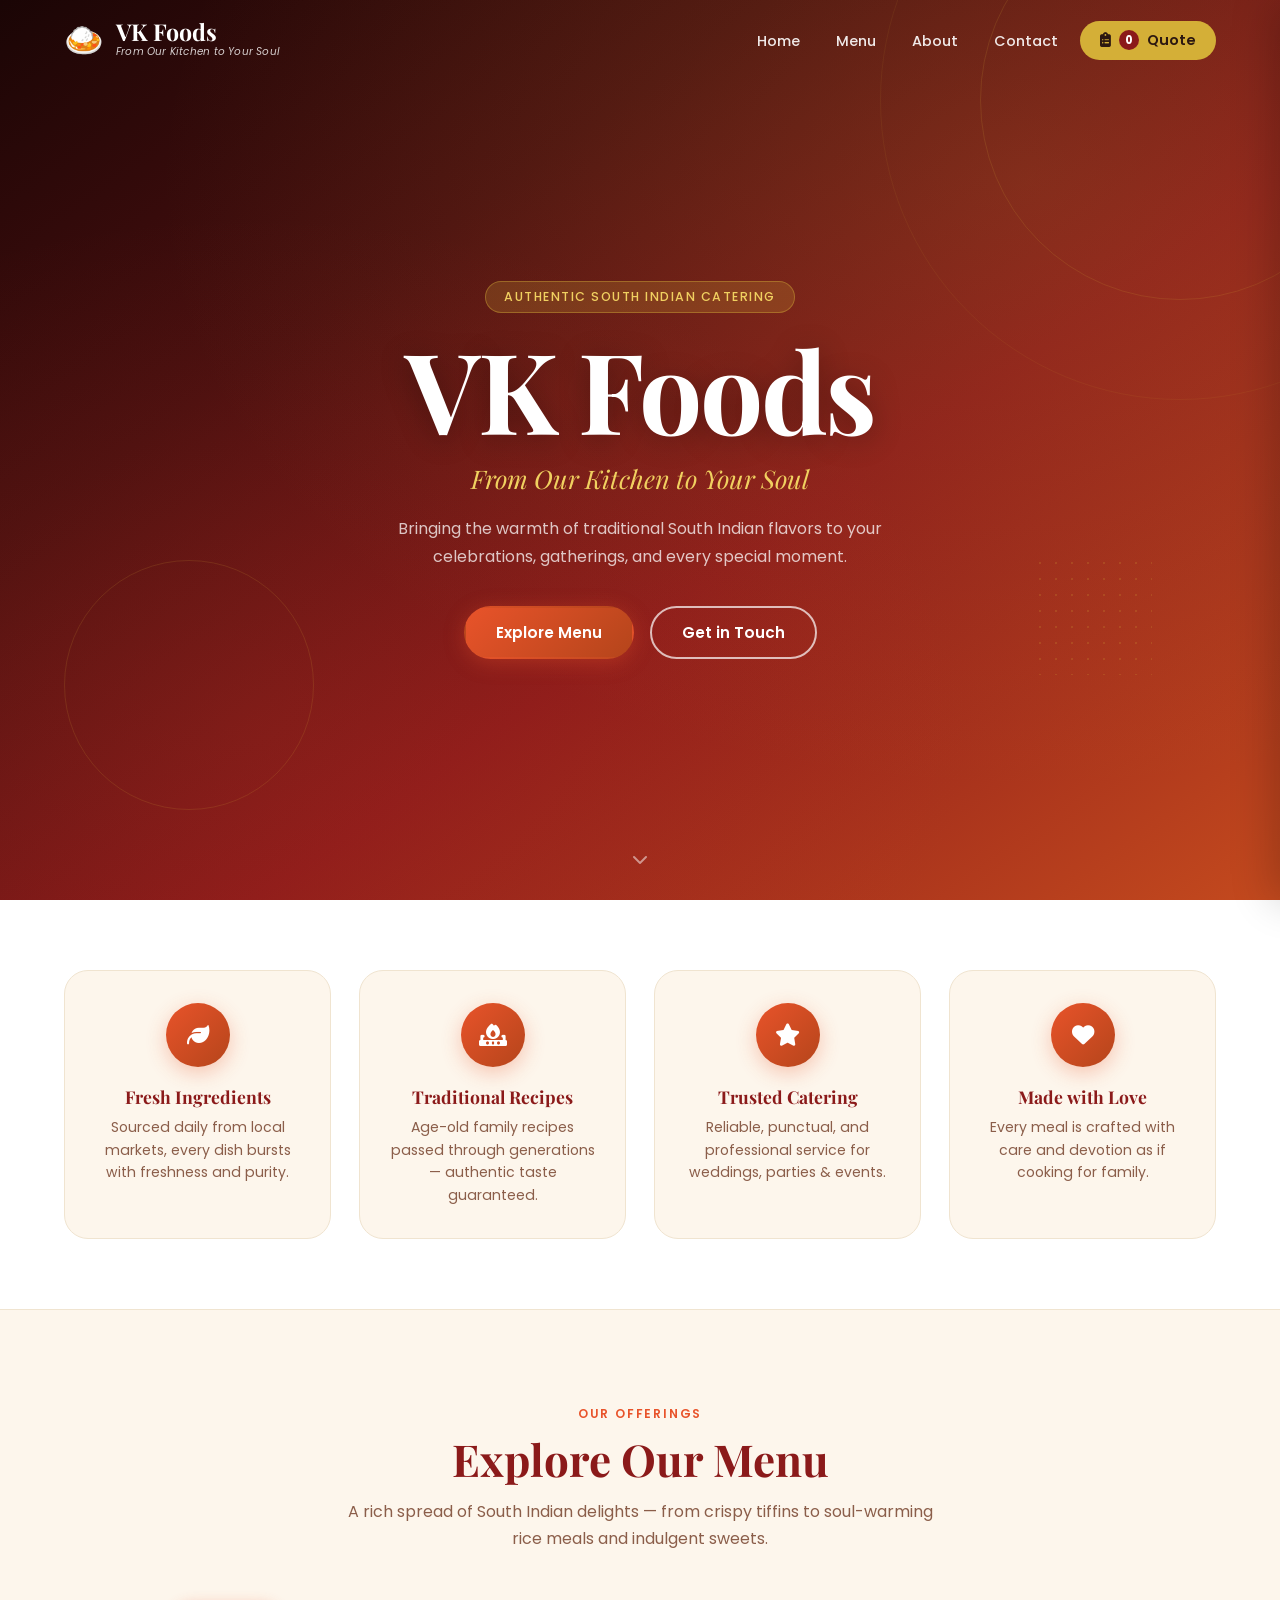
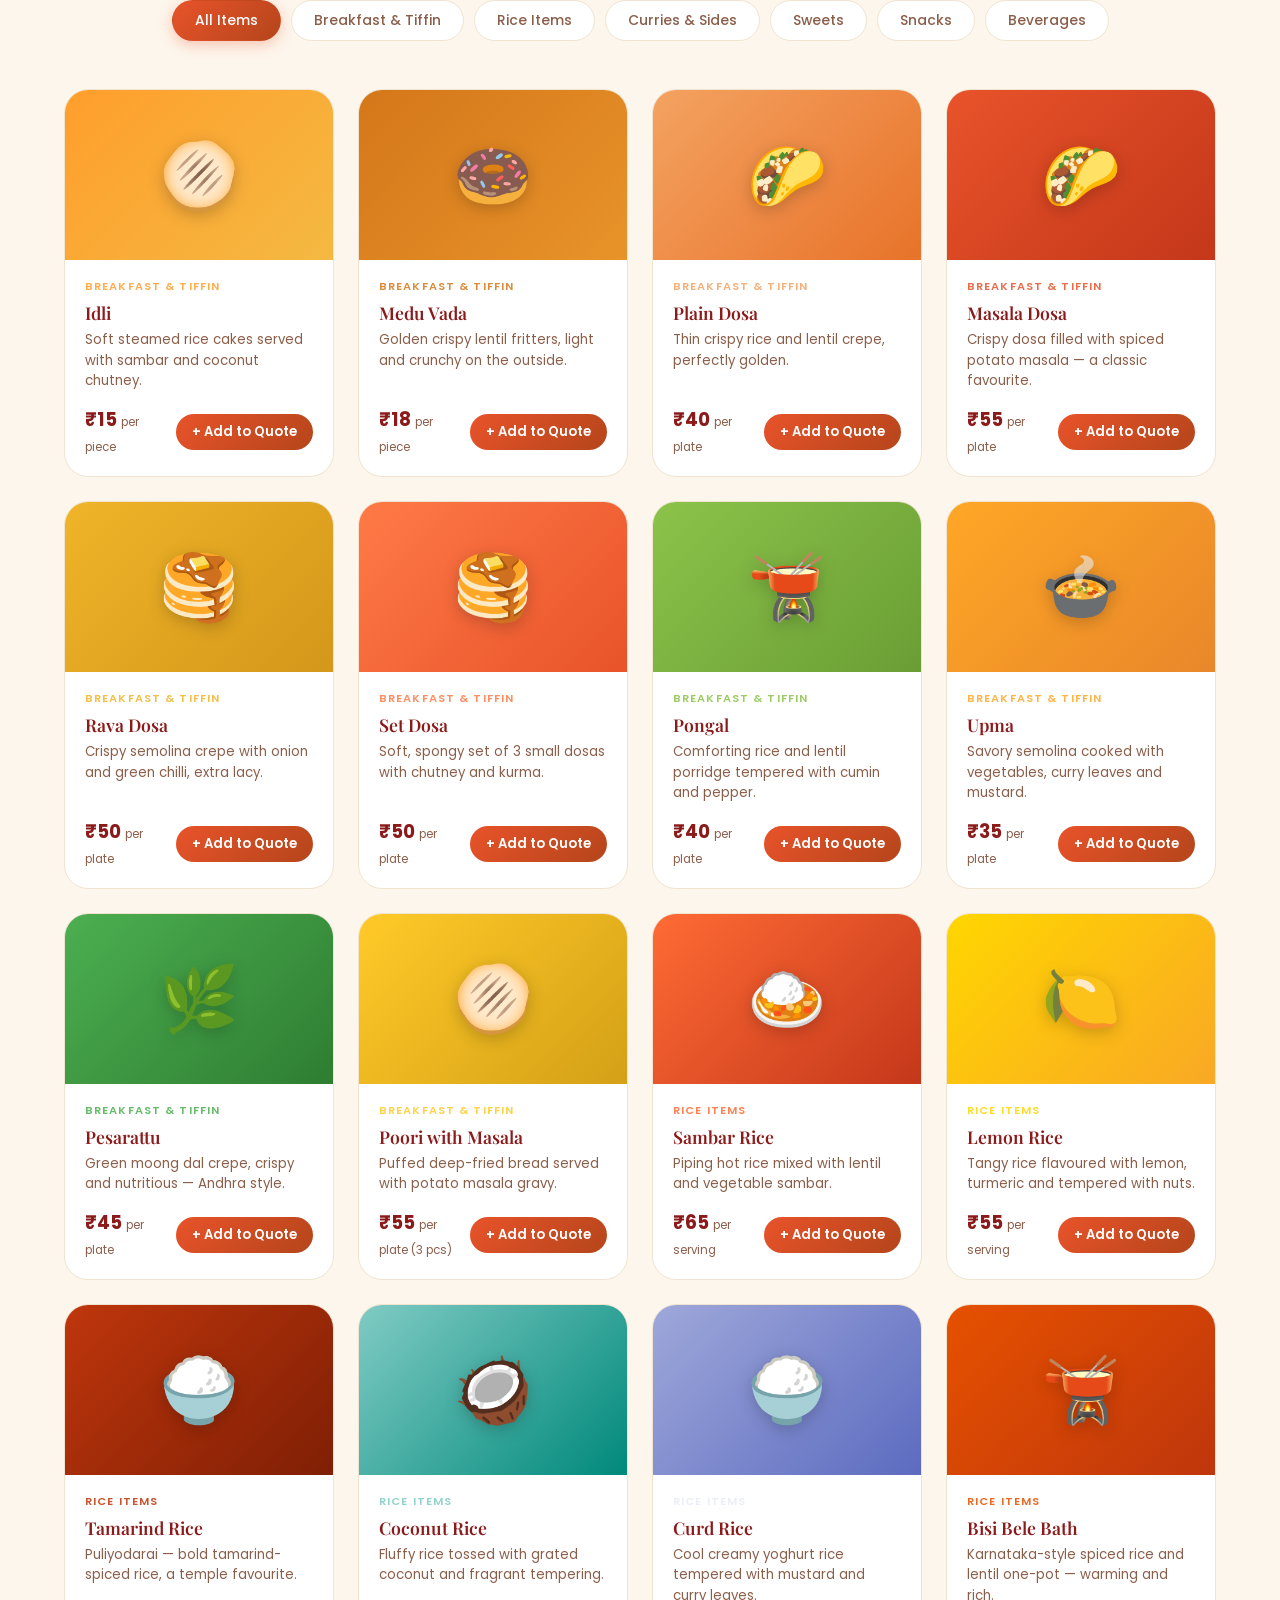
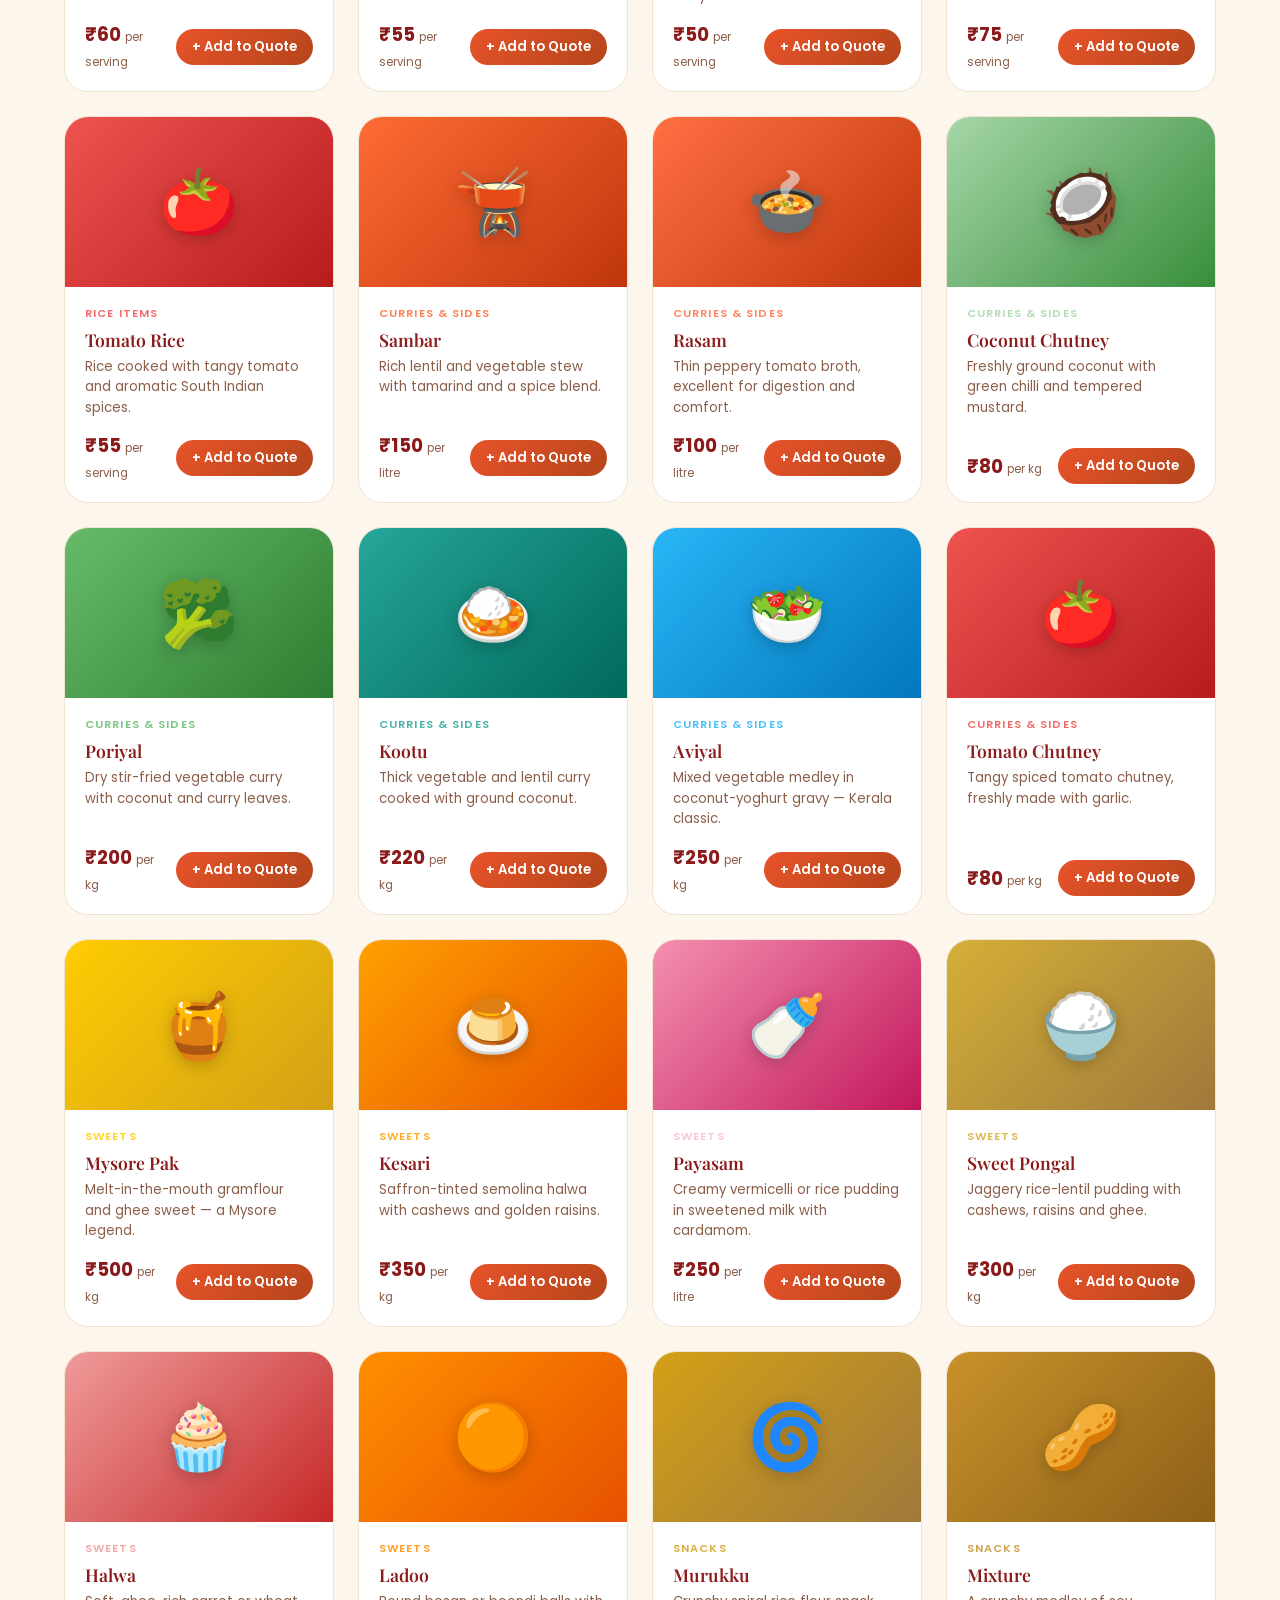
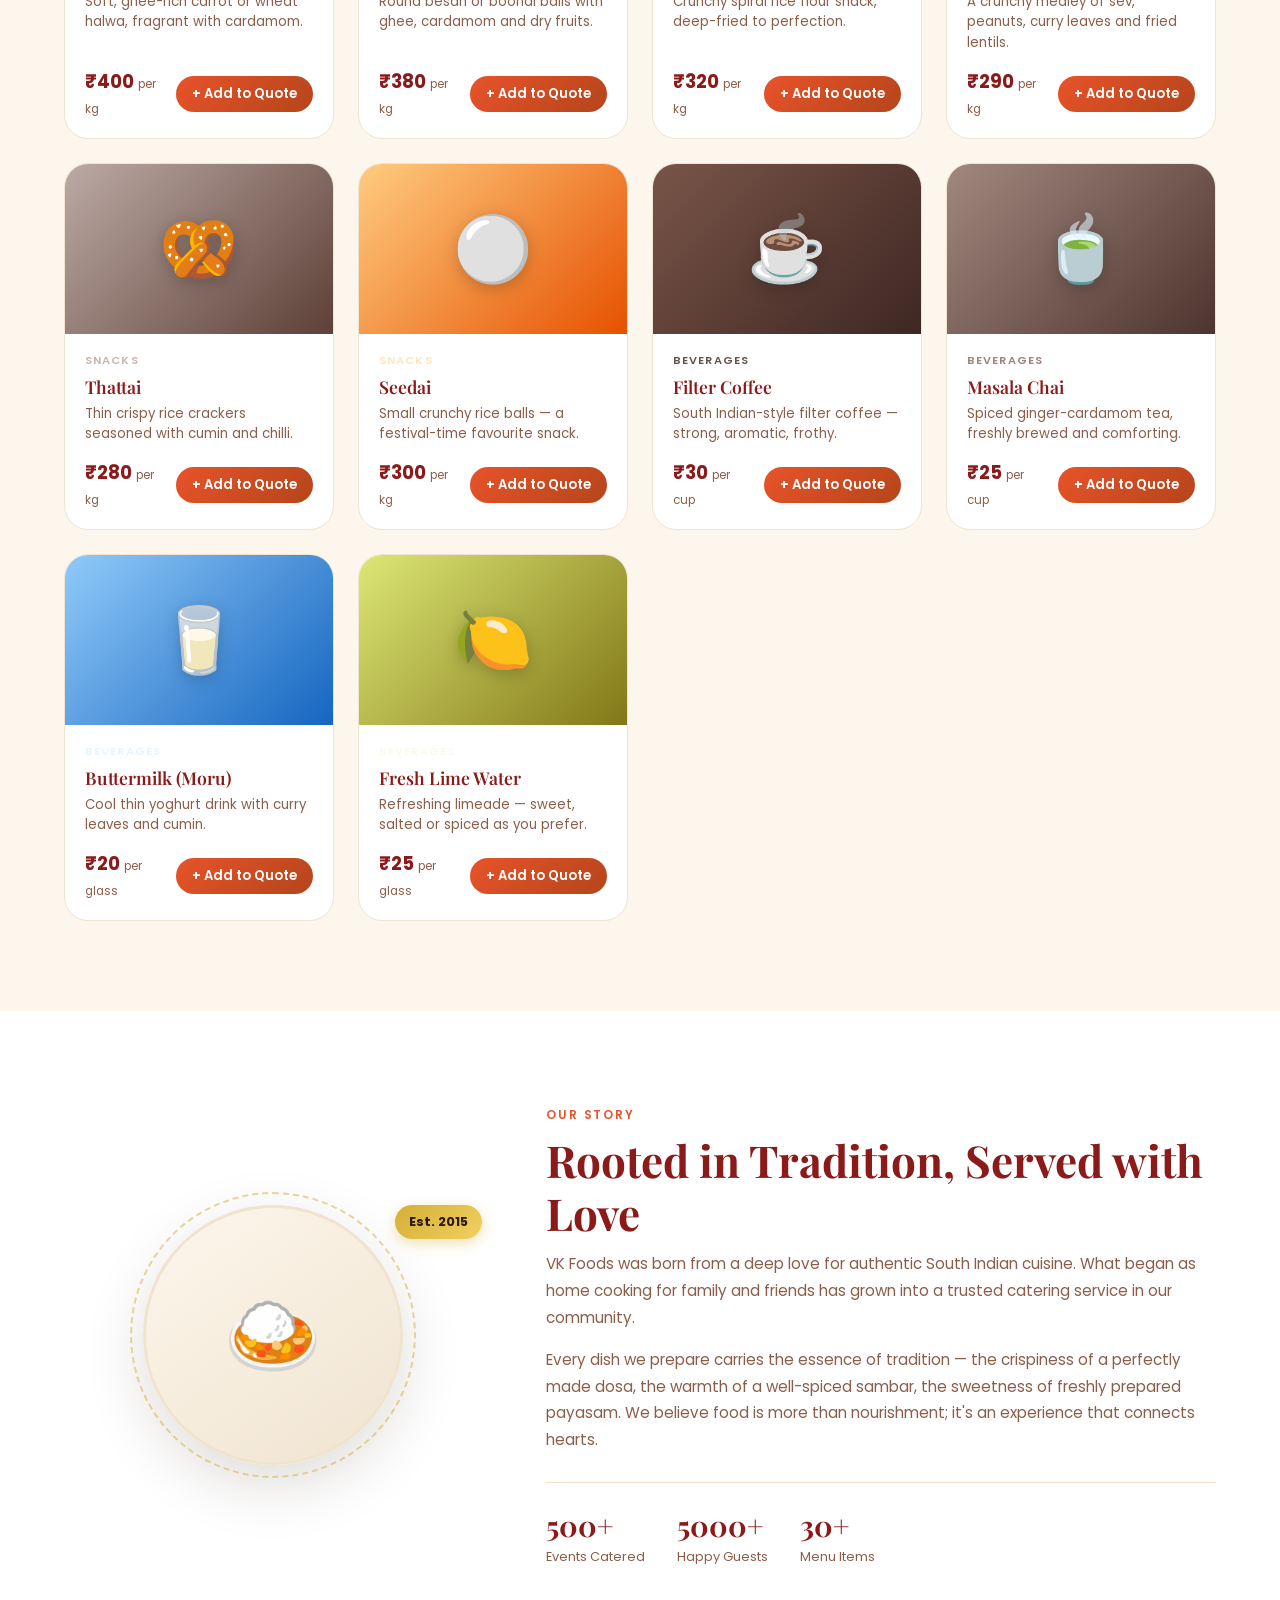
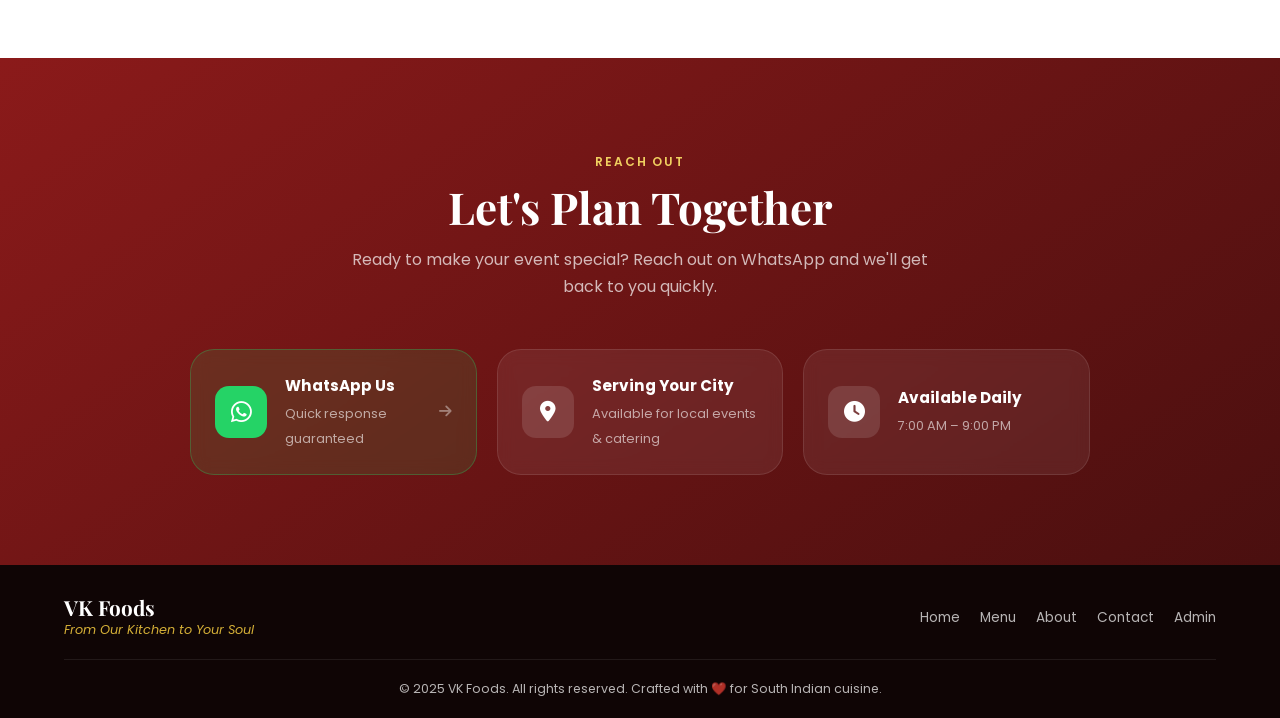
==== index.html @ c5d1f7f4 "Build VK Foods South Indian catering website Full-featured static website with: - Beautiful hero, me" ====
<!DOCTYPE html>
<html lang="en">
<head>
  <meta charset="UTF-8" />
  <meta name="viewport" content="width=device-width, initial-scale=1.0" />
  <title>VK Foods – From Our Kitchen to Your Soul</title>
  <meta name="description" content="VK Foods – Authentic South Indian Catering. Traditional recipes crafted with love for all your celebrations." />
  <link href="https://fonts.googleapis.com/css2?family=Playfair+Display:ital,wght@0,400;0,600;0,700;1,400;1,600&family=Poppins:wght@300;400;500;600;700&display=swap" rel="stylesheet" />
  <link rel="stylesheet" href="https://cdnjs.cloudflare.com/ajax/libs/font-awesome/6.5.0/css/all.min.css" />
  <link rel="stylesheet" href="css/style.css" />
</head>
<body>

  <!-- ===== NAV ===== -->
  <nav id="navbar">
    <div class="nav-inner">
      <a href="#home" class="logo">
        <span class="logo-icon">🍛</span>
        <div class="logo-text">
          <span class="logo-name">VK Foods</span>
          <span class="logo-tag">From Our Kitchen to Your Soul</span>
        </div>
      </a>
      <button class="hamburger" id="hamburger" aria-label="Menu">
        <i class="fas fa-bars"></i>
      </button>
      <ul class="nav-links" id="nav-links">
        <li><a href="#home">Home</a></li>
        <li><a href="#menu">Menu</a></li>
        <li><a href="#about">About</a></li>
        <li><a href="#contact">Contact</a></li>
        <li>
          <button class="cart-btn" id="cart-toggle">
            <i class="fas fa-clipboard-list"></i>
            <span class="cart-count" id="cart-count">0</span>
            Quote
          </button>
        </li>
      </ul>
    </div>
  </nav>

  <!-- ===== HERO ===== -->
  <section id="home" class="hero">
    <div class="hero-bg"></div>
    <div class="hero-overlay"></div>
    <div class="hero-content">
      <span class="hero-label">Authentic South Indian Catering</span>
      <h1 class="hero-title">VK Foods</h1>
      <p class="hero-tagline"><em>From Our Kitchen to Your Soul</em></p>
      <p class="hero-sub">Bringing the warmth of traditional South Indian flavors to your celebrations, gatherings, and every special moment.</p>
      <div class="hero-actions">
        <a href="#menu" class="btn btn-primary">Explore Menu</a>
        <a href="#contact" class="btn btn-outline">Get in Touch</a>
      </div>
    </div>
    <div class="hero-decor">
      <div class="decor-ring r1"></div>
      <div class="decor-ring r2"></div>
      <div class="decor-ring r3"></div>
      <div class="decor-dots"></div>
    </div>
    <div class="scroll-hint"><i class="fas fa-chevron-down"></i></div>
  </section>

  <!-- ===== FEATURES ===== -->
  <section class="features" id="features">
    <div class="container">
      <div class="features-grid">
        <div class="feature-card">
          <div class="feature-icon"><i class="fas fa-leaf"></i></div>
          <h3>Fresh Ingredients</h3>
          <p>Sourced daily from local markets, every dish bursts with freshness and purity.</p>
        </div>
        <div class="feature-card">
          <div class="feature-icon"><i class="fas fa-fire-burner"></i></div>
          <h3>Traditional Recipes</h3>
          <p>Age-old family recipes passed through generations — authentic taste guaranteed.</p>
        </div>
        <div class="feature-card">
          <div class="feature-icon"><i class="fas fa-star"></i></div>
          <h3>Trusted Catering</h3>
          <p>Reliable, punctual, and professional service for weddings, parties & events.</p>
        </div>
        <div class="feature-card">
          <div class="feature-icon"><i class="fas fa-heart"></i></div>
          <h3>Made with Love</h3>
          <p>Every meal is crafted with care and devotion as if cooking for family.</p>
        </div>
      </div>
    </div>
  </section>

  <!-- ===== MENU ===== -->
  <section id="menu" class="menu-section">
    <div class="container">
      <div class="section-header">
        <span class="section-label">Our Offerings</span>
        <h2 class="section-title">Explore Our Menu</h2>
        <p class="section-sub">A rich spread of South Indian delights — from crispy tiffins to soul-warming rice meals and indulgent sweets.</p>
      </div>

      <!-- Category Tabs -->
      <div class="category-tabs" id="category-tabs">
        <button class="tab-btn active" data-category="all">All Items</button>
        <button class="tab-btn" data-category="breakfast">Breakfast & Tiffin</button>
        <button class="tab-btn" data-category="rice">Rice Items</button>
        <button class="tab-btn" data-category="curries">Curries & Sides</button>
        <button class="tab-btn" data-category="sweets">Sweets</button>
        <button class="tab-btn" data-category="snacks">Snacks</button>
        <button class="tab-btn" data-category="beverages">Beverages</button>
      </div>

      <!-- Menu Grid -->
      <div class="menu-grid" id="menu-grid">
        <!-- Populated by JS -->
      </div>

      <div class="menu-empty hidden" id="menu-empty">
        <i class="fas fa-utensils"></i>
        <p>No items in this category yet.</p>
      </div>
    </div>
  </section>

  <!-- ===== ABOUT ===== -->
  <section id="about" class="about-section">
    <div class="container">
      <div class="about-grid">
        <div class="about-visual">
          <div class="about-emblem">
            <span>🍛</span>
            <div class="emblem-ring"></div>
          </div>
          <div class="about-badge">Est. 2015</div>
        </div>
        <div class="about-content">
          <span class="section-label">Our Story</span>
          <h2 class="section-title">Rooted in Tradition, Served with Love</h2>
          <p>VK Foods was born from a deep love for authentic South Indian cuisine. What began as home cooking for family and friends has grown into a trusted catering service in our community.</p>
          <p>Every dish we prepare carries the essence of tradition — the crispiness of a perfectly made dosa, the warmth of a well-spiced sambar, the sweetness of freshly prepared payasam. We believe food is more than nourishment; it's an experience that connects hearts.</p>
          <div class="about-stats">
            <div class="stat">
              <strong>500+</strong>
              <span>Events Catered</span>
            </div>
            <div class="stat">
              <strong>5000+</strong>
              <span>Happy Guests</span>
            </div>
            <div class="stat">
              <strong>30+</strong>
              <span>Menu Items</span>
            </div>
          </div>
        </div>
      </div>
    </div>
  </section>

  <!-- ===== CONTACT ===== -->
  <section id="contact" class="contact-section">
    <div class="container">
      <div class="section-header">
        <span class="section-label">Reach Out</span>
        <h2 class="section-title">Let's Plan Together</h2>
        <p class="section-sub">Ready to make your event special? Reach out on WhatsApp and we'll get back to you quickly.</p>
      </div>
      <div class="contact-cards">
        <a href="#" class="contact-card whatsapp-card" id="whatsapp-direct">
          <div class="contact-icon"><i class="fab fa-whatsapp"></i></div>
          <div class="contact-info">
            <strong>WhatsApp Us</strong>
            <span>Quick response guaranteed</span>
          </div>
          <i class="fas fa-arrow-right"></i>
        </a>
        <div class="contact-card info-card">
          <div class="contact-icon"><i class="fas fa-map-marker-alt"></i></div>
          <div class="contact-info">
            <strong>Serving Your City</strong>
            <span>Available for local events & catering</span>
          </div>
        </div>
        <div class="contact-card info-card">
          <div class="contact-icon"><i class="fas fa-clock"></i></div>
          <div class="contact-info">
            <strong>Available Daily</strong>
            <span>7:00 AM – 9:00 PM</span>
          </div>
        </div>
      </div>
    </div>
  </section>

  <!-- ===== FOOTER ===== -->
  <footer class="footer">
    <div class="container">
      <div class="footer-inner">
        <div class="footer-brand">
          <span class="logo-name">VK Foods</span>
          <p>From Our Kitchen to Your Soul</p>
        </div>
        <div class="footer-links">
          <a href="#home">Home</a>
          <a href="#menu">Menu</a>
          <a href="#about">About</a>
          <a href="#contact">Contact</a>
          <a href="admin/index.html">Admin</a>
        </div>
      </div>
      <p class="footer-copy">&copy; 2025 VK Foods. All rights reserved. Crafted with ❤️ for South Indian cuisine.</p>
    </div>
  </footer>

  <!-- ===== CART SIDEBAR ===== -->
  <div class="cart-overlay" id="cart-overlay"></div>
  <aside class="cart-sidebar" id="cart-sidebar">
    <div class="cart-header">
      <h3><i class="fas fa-clipboard-list"></i> Your Quote</h3>
      <button class="cart-close" id="cart-close"><i class="fas fa-times"></i></button>
    </div>
    <div class="cart-items" id="cart-items">
      <div class="cart-empty" id="cart-empty">
        <i class="fas fa-utensils"></i>
        <p>No items added yet.<br>Browse the menu and add items.</p>
      </div>
    </div>
    <div class="cart-footer" id="cart-footer" style="display:none">
      <div class="cart-total">
        <span>Estimated Total</span>
        <strong id="cart-total-amount">₹0</strong>
      </div>
      <p class="cart-note">* Final price depends on quantity and event size. We'll confirm on WhatsApp.</p>
      <button class="btn btn-primary btn-full" id="request-quote-btn">
        <i class="fab fa-whatsapp"></i> Request Quote on WhatsApp
      </button>
    </div>
  </aside>

  <!-- ===== QUOTE MODAL ===== -->
  <div class="modal-overlay" id="modal-overlay">
    <div class="modal" id="quote-modal">
      <div class="modal-header">
        <h3>Request a Quote</h3>
        <button class="modal-close" id="modal-close"><i class="fas fa-times"></i></button>
      </div>
      <form id="quote-form" novalidate>
        <div class="form-group">
          <label for="customer-name"><i class="fas fa-user"></i> Your Name *</label>
          <input type="text" id="customer-name" placeholder="Enter your full name" required />
        </div>
        <div class="form-group">
          <label for="customer-phone"><i class="fas fa-phone"></i> Phone Number *</label>
          <input type="tel" id="customer-phone" placeholder="Enter your WhatsApp number" required />
        </div>
        <div class="form-group">
          <label for="event-date"><i class="fas fa-calendar"></i> Event Date</label>
          <input type="date" id="event-date" />
        </div>
        <div class="form-group">
          <label for="guest-count"><i class="fas fa-users"></i> Number of Guests</label>
          <input type="number" id="guest-count" placeholder="Approx. number of guests" min="1" />
        </div>
        <div class="form-group">
          <label for="event-type"><i class="fas fa-star"></i> Event Type</label>
          <select id="event-type">
            <option value="">Select event type</option>
            <option>Wedding</option>
            <option>Birthday Party</option>
            <option>House Warming</option>
            <option>Pooja / Festival</option>
            <option>Corporate Event</option>
            <option>Get Together</option>
            <option>Other</option>
          </select>
        </div>
        <div class="form-group">
          <label for="notes"><i class="fas fa-comment"></i> Additional Notes</label>
          <textarea id="notes" rows="3" placeholder="Any special requirements or preferences..."></textarea>
        </div>
        <div class="selected-summary" id="selected-summary"></div>
        <button type="submit" class="btn btn-whatsapp btn-full">
          <i class="fab fa-whatsapp"></i> Send Quote Request to WhatsApp
        </button>
      </form>
    </div>
  </div>

  <script src="js/menu-data.js"></script>
  <script src="js/script.js"></script>
</body>
</html>
---- css/style.css ----
/* ============================================================
   VK FOODS – MAIN STYLESHEET
   ============================================================ */

:root {
  --primary:        #8B1A1A;
  --primary-light:  #B5451B;
  --saffron:        #E8532A;
  --gold:           #D4AF37;
  --gold-light:     #F0D060;
  --cream:          #FDF6EC;
  --cream-dark:     #F0E4D0;
  --brown:          #6B3A2A;
  --text:           #2C1810;
  --text-light:     #8B5E4A;
  --white:          #FFFFFF;
  --shadow:         rgba(44, 24, 16, 0.15);
  --radius:         14px;
  --radius-lg:      24px;
  --transition:     0.3s ease;
  --whatsapp:       #25D366;
  --whatsapp-dark:  #128C7E;
}

/* ── RESET ── */
*, *::before, *::after { box-sizing: border-box; margin: 0; padding: 0; }
html { scroll-behavior: smooth; font-size: 16px; }
body {
  font-family: 'Poppins', sans-serif;
  color: var(--text);
  background: var(--cream);
  overflow-x: hidden;
}
img { max-width: 100%; }
a { text-decoration: none; color: inherit; }
ul { list-style: none; }
button { cursor: pointer; border: none; background: none; font-family: inherit; }
input, select, textarea { font-family: inherit; }
.hidden { display: none !important; }
.container { max-width: 1200px; margin: 0 auto; padding: 0 24px; }

/* ── TYPOGRAPHY ── */
.section-label {
  display: inline-block;
  font-size: 0.75rem;
  font-weight: 600;
  letter-spacing: 0.15em;
  text-transform: uppercase;
  color: var(--saffron);
  margin-bottom: 10px;
}
.section-title {
  font-family: 'Playfair Display', serif;
  font-size: clamp(1.75rem, 4vw, 2.75rem);
  font-weight: 700;
  color: var(--primary);
  line-height: 1.2;
  margin-bottom: 12px;
}
.section-sub {
  font-size: 1rem;
  color: var(--text-light);
  max-width: 600px;
  line-height: 1.7;
}
.section-header {
  text-align: center;
  margin-bottom: 48px;
}
.section-header .section-sub { margin: 0 auto; }

/* ── BUTTONS ── */
.btn {
  display: inline-flex;
  align-items: center;
  gap: 8px;
  padding: 13px 30px;
  border-radius: 50px;
  font-size: 0.95rem;
  font-weight: 600;
  transition: all var(--transition);
  cursor: pointer;
  border: 2px solid transparent;
}
.btn-primary {
  background: linear-gradient(135deg, var(--saffron), var(--primary-light));
  color: var(--white);
  box-shadow: 0 4px 20px rgba(232, 83, 42, 0.35);
}
.btn-primary:hover {
  transform: translateY(-2px);
  box-shadow: 0 8px 28px rgba(232, 83, 42, 0.45);
}
.btn-outline {
  border-color: rgba(255,255,255,0.7);
  color: var(--white);
}
.btn-outline:hover {
  background: rgba(255,255,255,0.15);
}
.btn-whatsapp {
  background: linear-gradient(135deg, var(--whatsapp), var(--whatsapp-dark));
  color: var(--white);
  box-shadow: 0 4px 20px rgba(37, 211, 102, 0.35);
}
.btn-whatsapp:hover {
  transform: translateY(-2px);
  box-shadow: 0 8px 28px rgba(37, 211, 102, 0.45);
}
.btn-full { width: 100%; justify-content: center; }

/* ══════════════════════════════════════
   NAVIGATION
══════════════════════════════════════ */
#navbar {
  position: fixed;
  top: 0; left: 0; right: 0;
  z-index: 1000;
  padding: 0;
  transition: all var(--transition);
}
#navbar.scrolled {
  background: rgba(253, 246, 236, 0.97);
  backdrop-filter: blur(12px);
  box-shadow: 0 2px 20px var(--shadow);
}
.nav-inner {
  max-width: 1200px;
  margin: 0 auto;
  padding: 16px 24px;
  display: flex;
  align-items: center;
  justify-content: space-between;
  gap: 20px;
}
.logo {
  display: flex;
  align-items: center;
  gap: 12px;
  text-decoration: none;
}
.logo-icon { font-size: 2rem; }
.logo-text { display: flex; flex-direction: column; }
.logo-name {
  font-family: 'Playfair Display', serif;
  font-size: 1.45rem;
  font-weight: 700;
  color: var(--white);
  transition: color var(--transition);
  line-height: 1;
}
#navbar.scrolled .logo-name { color: var(--primary); }
.logo-tag {
  font-size: 0.65rem;
  color: rgba(255,255,255,0.8);
  font-style: italic;
  letter-spacing: 0.02em;
  transition: color var(--transition);
}
#navbar.scrolled .logo-tag { color: var(--text-light); }
.nav-links {
  display: flex;
  align-items: center;
  gap: 8px;
}
.nav-links li a {
  padding: 8px 14px;
  border-radius: 8px;
  font-size: 0.9rem;
  font-weight: 500;
  color: rgba(255,255,255,0.9);
  transition: all var(--transition);
}
.nav-links li a:hover { background: rgba(255,255,255,0.15); color: var(--white); }
#navbar.scrolled .nav-links li a { color: var(--text); }
#navbar.scrolled .nav-links li a:hover { background: var(--cream-dark); color: var(--primary); }
.cart-btn {
  display: flex;
  align-items: center;
  gap: 8px;
  padding: 9px 20px;
  background: var(--gold);
  color: var(--text);
  border-radius: 50px;
  font-size: 0.9rem;
  font-weight: 600;
  transition: all var(--transition);
  position: relative;
}
.cart-btn:hover { background: var(--gold-light); transform: translateY(-1px); }
.cart-count {
  background: var(--primary);
  color: var(--white);
  border-radius: 50%;
  width: 20px;
  height: 20px;
  display: flex;
  align-items: center;
  justify-content: center;
  font-size: 0.72rem;
  font-weight: 700;
}
.hamburger {
  display: none;
  font-size: 1.4rem;
  color: var(--white);
  padding: 8px;
}
#navbar.scrolled .hamburger { color: var(--primary); }

/* ══════════════════════════════════════
   HERO
══════════════════════════════════════ */
.hero {
  position: relative;
  min-height: 100vh;
  display: flex;
  align-items: center;
  justify-content: center;
  overflow: hidden;
  padding: 100px 24px 60px;
}
.hero-bg {
  position: absolute;
  inset: 0;
  background: linear-gradient(145deg, #1a0505 0%, #4a0f0f 30%, #8B1A1A 60%, #c44a1e 100%);
}
.hero-overlay {
  position: absolute;
  inset: 0;
  background:
    radial-gradient(ellipse at 80% 20%, rgba(212, 175, 55, 0.15) 0%, transparent 60%),
    radial-gradient(ellipse at 20% 80%, rgba(232, 83, 42, 0.1) 0%, transparent 50%);
}
.hero-content {
  position: relative;
  z-index: 2;
  text-align: center;
  max-width: 720px;
}
.hero-label {
  display: inline-block;
  background: rgba(212, 175, 55, 0.2);
  border: 1px solid rgba(212, 175, 55, 0.4);
  color: var(--gold-light);
  padding: 6px 18px;
  border-radius: 50px;
  font-size: 0.78rem;
  letter-spacing: 0.12em;
  text-transform: uppercase;
  font-weight: 500;
  margin-bottom: 20px;
}
.hero-title {
  font-family: 'Playfair Display', serif;
  font-size: clamp(3.5rem, 9vw, 7rem);
  font-weight: 700;
  color: var(--white);
  line-height: 1;
  margin-bottom: 16px;
  text-shadow: 0 4px 30px rgba(0,0,0,0.3);
  letter-spacing: -0.02em;
}
.hero-tagline {
  font-family: 'Playfair Display', serif;
  font-size: clamp(1.1rem, 3vw, 1.6rem);
  color: var(--gold-light);
  margin-bottom: 20px;
  font-style: italic;
  font-weight: 400;
}
.hero-sub {
  font-size: 1rem;
  color: rgba(255,255,255,0.75);
  line-height: 1.7;
  margin-bottom: 36px;
  max-width: 560px;
  margin-left: auto;
  margin-right: auto;
}
.hero-actions { display: flex; gap: 16px; justify-content: center; flex-wrap: wrap; }

/* Decorative rings */
.hero-decor { position: absolute; inset: 0; pointer-events: none; overflow: hidden; }
.decor-ring {
  position: absolute;
  border-radius: 50%;
  border: 1px solid rgba(212, 175, 55, 0.15);
  animation: spinSlow linear infinite;
}
.r1 { width: 400px; height: 400px; right: -100px; top: -100px; animation-duration: 40s; }
.r2 { width: 600px; height: 600px; right: -200px; top: -200px; animation-duration: 60s; border-color: rgba(212, 175, 55, 0.08); }
.r3 { width: 250px; height: 250px; left: 5%; bottom: 10%; animation-duration: 35s; animation-direction: reverse; }
@keyframes spinSlow { to { transform: rotate(360deg); } }

.decor-dots {
  position: absolute;
  right: 10%;
  bottom: 25%;
  width: 120px;
  height: 120px;
  background-image: radial-gradient(circle, rgba(212,175,55,0.3) 1.5px, transparent 1.5px);
  background-size: 16px 16px;
  opacity: 0.6;
}

.scroll-hint {
  position: absolute;
  bottom: 28px;
  left: 50%;
  transform: translateX(-50%);
  color: rgba(255,255,255,0.5);
  font-size: 1rem;
  animation: bounce 2s infinite;
  z-index: 2;
}
@keyframes bounce {
  0%, 100% { transform: translateX(-50%) translateY(0); }
  50% { transform: translateX(-50%) translateY(8px); }
}

/* ══════════════════════════════════════
   FEATURES
══════════════════════════════════════ */
.features {
  padding: 70px 0;
  background: var(--white);
  border-bottom: 1px solid var(--cream-dark);
}
.features-grid {
  display: grid;
  grid-template-columns: repeat(auto-fit, minmax(220px, 1fr));
  gap: 28px;
}
.feature-card {
  text-align: center;
  padding: 32px 24px;
  border-radius: var(--radius-lg);
  background: var(--cream);
  border: 1px solid var(--cream-dark);
  transition: all var(--transition);
}
.feature-card:hover {
  transform: translateY(-6px);
  box-shadow: 0 16px 40px var(--shadow);
  background: var(--white);
}
.feature-icon {
  width: 64px;
  height: 64px;
  border-radius: 50%;
  background: linear-gradient(135deg, var(--saffron), var(--primary-light));
  display: flex;
  align-items: center;
  justify-content: center;
  margin: 0 auto 18px;
  font-size: 1.4rem;
  color: var(--white);
  box-shadow: 0 6px 20px rgba(232, 83, 42, 0.3);
}
.feature-card h3 {
  font-family: 'Playfair Display', serif;
  font-size: 1.1rem;
  color: var(--primary);
  margin-bottom: 8px;
}
.feature-card p { font-size: 0.88rem; color: var(--text-light); line-height: 1.6; }

/* ══════════════════════════════════════
   MENU
══════════════════════════════════════ */
.menu-section {
  padding: 90px 0;
  background: var(--cream);
}

/* Category tabs */
.category-tabs {
  display: flex;
  flex-wrap: wrap;
  gap: 10px;
  justify-content: center;
  margin-bottom: 48px;
}
.tab-btn {
  padding: 9px 22px;
  border-radius: 50px;
  font-size: 0.87rem;
  font-weight: 500;
  color: var(--text-light);
  background: var(--white);
  border: 1.5px solid var(--cream-dark);
  transition: all var(--transition);
}
.tab-btn:hover { border-color: var(--saffron); color: var(--saffron); }
.tab-btn.active {
  background: linear-gradient(135deg, var(--saffron), var(--primary-light));
  color: var(--white);
  border-color: transparent;
  box-shadow: 0 4px 14px rgba(232, 83, 42, 0.3);
}

/* Menu grid */
.menu-grid {
  display: grid;
  grid-template-columns: repeat(auto-fill, minmax(260px, 1fr));
  gap: 24px;
}

/* Item card */
.menu-card {
  background: var(--white);
  border-radius: var(--radius-lg);
  overflow: hidden;
  border: 1px solid var(--cream-dark);
  transition: all var(--transition);
  display: flex;
  flex-direction: column;
}
.menu-card:hover {
  transform: translateY(-6px);
  box-shadow: 0 20px 50px var(--shadow);
}
.card-image {
  height: 170px;
  display: flex;
  align-items: center;
  justify-content: center;
  font-size: 4rem;
  position: relative;
  overflow: hidden;
}
.card-image img {
  width: 100%;
  height: 100%;
  object-fit: cover;
  position: absolute;
  inset: 0;
}
.card-image .emoji-fallback {
  position: relative;
  z-index: 1;
  font-size: 4rem;
  filter: drop-shadow(0 4px 8px rgba(0,0,0,0.2));
}
.card-body {
  padding: 18px 20px;
  flex: 1;
  display: flex;
  flex-direction: column;
}
.card-category {
  font-size: 0.7rem;
  font-weight: 600;
  text-transform: uppercase;
  letter-spacing: 0.1em;
  margin-bottom: 6px;
  opacity: 0.85;
}
.card-name {
  font-family: 'Playfair Display', serif;
  font-size: 1.1rem;
  font-weight: 600;
  color: var(--primary);
  margin-bottom: 6px;
}
.card-desc {
  font-size: 0.83rem;
  color: var(--text-light);
  line-height: 1.55;
  flex: 1;
  margin-bottom: 14px;
}
.card-footer {
  display: flex;
  align-items: center;
  justify-content: space-between;
  gap: 12px;
}
.card-price {
  font-size: 1.15rem;
  font-weight: 700;
  color: var(--primary);
}
.card-unit {
  font-size: 0.72rem;
  color: var(--text-light);
  font-weight: 400;
}
.add-to-quote-btn {
  padding: 8px 16px;
  background: linear-gradient(135deg, var(--saffron), var(--primary-light));
  color: var(--white);
  border-radius: 50px;
  font-size: 0.82rem;
  font-weight: 600;
  transition: all var(--transition);
  white-space: nowrap;
}
.add-to-quote-btn:hover {
  transform: scale(1.05);
  box-shadow: 0 4px 12px rgba(232, 83, 42, 0.4);
}
.add-to-quote-btn.added {
  background: linear-gradient(135deg, var(--whatsapp), var(--whatsapp-dark));
}

.menu-empty {
  text-align: center;
  padding: 60px 20px;
  color: var(--text-light);
}
.menu-empty i { font-size: 3rem; margin-bottom: 16px; opacity: 0.4; }

/* ══════════════════════════════════════
   ABOUT
══════════════════════════════════════ */
.about-section {
  padding: 90px 0;
  background: var(--white);
}
.about-grid {
  display: grid;
  grid-template-columns: 1fr 1.6fr;
  gap: 64px;
  align-items: center;
}
.about-visual {
  display: flex;
  align-items: center;
  justify-content: center;
  position: relative;
}
.about-emblem {
  width: 260px;
  height: 260px;
  border-radius: 50%;
  background: linear-gradient(145deg, var(--cream), var(--cream-dark));
  display: flex;
  align-items: center;
  justify-content: center;
  font-size: 5rem;
  position: relative;
  border: 3px solid var(--cream-dark);
  box-shadow: 0 20px 60px var(--shadow);
}
.emblem-ring {
  position: absolute;
  inset: -16px;
  border-radius: 50%;
  border: 2px dashed var(--gold);
  opacity: 0.5;
  animation: spinSlow 20s linear infinite;
}
.about-badge {
  position: absolute;
  top: 0; right: 0;
  background: linear-gradient(135deg, var(--gold), var(--gold-light));
  color: var(--text);
  font-size: 0.8rem;
  font-weight: 700;
  padding: 8px 14px;
  border-radius: 50px;
  box-shadow: 0 4px 14px rgba(212, 175, 55, 0.4);
}
.about-content .section-title { text-align: left; }
.about-content p {
  font-size: 0.95rem;
  color: var(--text-light);
  line-height: 1.75;
  margin-bottom: 16px;
}
.about-stats {
  display: flex;
  gap: 32px;
  margin-top: 28px;
  padding-top: 28px;
  border-top: 1px solid var(--cream-dark);
}
.stat strong {
  display: block;
  font-family: 'Playfair Display', serif;
  font-size: 1.8rem;
  font-weight: 700;
  color: var(--primary);
  line-height: 1;
  margin-bottom: 4px;
}
.stat span { font-size: 0.8rem; color: var(--text-light); }

/* ══════════════════════════════════════
   CONTACT
══════════════════════════════════════ */
.contact-section {
  padding: 90px 0;
  background: linear-gradient(145deg, var(--primary) 0%, #4a0f0f 100%);
}
.contact-section .section-label { color: var(--gold-light); }
.contact-section .section-title { color: var(--white); }
.contact-section .section-sub { color: rgba(255,255,255,0.7); }
.contact-cards {
  display: grid;
  grid-template-columns: repeat(auto-fit, minmax(250px, 1fr));
  gap: 20px;
  max-width: 900px;
  margin: 0 auto;
}
.contact-card {
  display: flex;
  align-items: center;
  gap: 18px;
  padding: 24px;
  border-radius: var(--radius-lg);
  border: 1px solid rgba(255,255,255,0.1);
  background: rgba(255,255,255,0.07);
  transition: all var(--transition);
  backdrop-filter: blur(8px);
}
.contact-card:hover {
  background: rgba(255,255,255,0.14);
  transform: translateY(-3px);
}
.whatsapp-card {
  background: rgba(37, 211, 102, 0.12);
  border-color: rgba(37, 211, 102, 0.3);
  cursor: pointer;
}
.whatsapp-card:hover { background: rgba(37, 211, 102, 0.2); }
.contact-icon {
  width: 52px;
  height: 52px;
  border-radius: 14px;
  background: rgba(255,255,255,0.12);
  display: flex;
  align-items: center;
  justify-content: center;
  font-size: 1.3rem;
  color: var(--white);
  flex-shrink: 0;
}
.whatsapp-card .contact-icon {
  background: var(--whatsapp);
  font-size: 1.5rem;
}
.contact-info { flex: 1; }
.contact-info strong {
  display: block;
  color: var(--white);
  font-size: 0.95rem;
  margin-bottom: 3px;
}
.contact-info span {
  font-size: 0.8rem;
  color: rgba(255,255,255,0.6);
}
.contact-card .fa-arrow-right {
  color: rgba(255,255,255,0.4);
  font-size: 0.9rem;
}

/* ══════════════════════════════════════
   FOOTER
══════════════════════════════════════ */
.footer {
  background: #0f0505;
  color: rgba(255,255,255,0.7);
  padding: 32px 0 20px;
}
.footer-inner {
  display: flex;
  align-items: center;
  justify-content: space-between;
  flex-wrap: wrap;
  gap: 20px;
  margin-bottom: 20px;
  padding-bottom: 20px;
  border-bottom: 1px solid rgba(255,255,255,0.08);
}
.footer-brand .logo-name {
  font-family: 'Playfair Display', serif;
  font-size: 1.3rem;
  color: var(--white);
  display: block;
  margin-bottom: 4px;
}
.footer-brand p { font-size: 0.8rem; font-style: italic; color: var(--gold); }
.footer-links { display: flex; gap: 20px; flex-wrap: wrap; }
.footer-links a {
  font-size: 0.85rem;
  transition: color var(--transition);
}
.footer-links a:hover { color: var(--gold); }
.footer-copy { font-size: 0.78rem; text-align: center; }

/* ══════════════════════════════════════
   CART SIDEBAR
══════════════════════════════════════ */
.cart-overlay {
  position: fixed;
  inset: 0;
  background: rgba(0,0,0,0.5);
  z-index: 1100;
  opacity: 0;
  pointer-events: none;
  transition: opacity var(--transition);
  backdrop-filter: blur(3px);
}
.cart-overlay.active { opacity: 1; pointer-events: all; }
.cart-sidebar {
  position: fixed;
  top: 0; right: 0;
  width: min(400px, 100vw);
  height: 100vh;
  background: var(--white);
  z-index: 1200;
  display: flex;
  flex-direction: column;
  transform: translateX(100%);
  transition: transform 0.35s cubic-bezier(0.4, 0, 0.2, 1);
  box-shadow: -8px 0 40px rgba(0,0,0,0.2);
}
.cart-sidebar.open { transform: translateX(0); }
.cart-header {
  display: flex;
  align-items: center;
  justify-content: space-between;
  padding: 20px 24px;
  border-bottom: 1px solid var(--cream-dark);
  background: linear-gradient(135deg, var(--primary), var(--primary-light));
  color: var(--white);
}
.cart-header h3 { font-size: 1.1rem; display: flex; align-items: center; gap: 10px; }
.cart-close {
  width: 36px; height: 36px;
  border-radius: 50%;
  display: flex; align-items: center; justify-content: center;
  background: rgba(255,255,255,0.15);
  color: var(--white);
  font-size: 1rem;
  transition: background var(--transition);
}
.cart-close:hover { background: rgba(255,255,255,0.3); }
.cart-items { flex: 1; overflow-y: auto; padding: 16px; }
.cart-empty {
  text-align: center;
  padding: 50px 20px;
  color: var(--text-light);
}
.cart-empty i { font-size: 2.5rem; margin-bottom: 12px; opacity: 0.3; display: block; }
.cart-item {
  display: flex;
  align-items: center;
  gap: 14px;
  padding: 14px;
  border-radius: var(--radius);
  border: 1px solid var(--cream-dark);
  margin-bottom: 10px;
  background: var(--cream);
  transition: all var(--transition);
}
.cart-item:hover { border-color: var(--saffron); }
.cart-item-emoji {
  width: 46px;
  height: 46px;
  border-radius: 10px;
  display: flex;
  align-items: center;
  justify-content: center;
  font-size: 1.6rem;
  flex-shrink: 0;
}
.cart-item-info { flex: 1; min-width: 0; }
.cart-item-name {
  font-weight: 600;
  font-size: 0.9rem;
  color: var(--text);
  white-space: nowrap;
  overflow: hidden;
  text-overflow: ellipsis;
}
.cart-item-price { font-size: 0.8rem; color: var(--text-light); margin-top: 2px; }
.cart-item-controls { display: flex; align-items: center; gap: 8px; }
.qty-btn {
  width: 28px; height: 28px;
  border-radius: 50%;
  display: flex; align-items: center; justify-content: center;
  background: var(--cream-dark);
  color: var(--text);
  font-size: 1rem;
  font-weight: 700;
  transition: all var(--transition);
}
.qty-btn:hover { background: var(--saffron); color: var(--white); }
.qty-display {
  width: 28px;
  text-align: center;
  font-weight: 600;
  font-size: 0.9rem;
}
.cart-footer {
  padding: 20px;
  border-top: 1px solid var(--cream-dark);
  background: var(--cream);
}
.cart-total {
  display: flex;
  justify-content: space-between;
  align-items: center;
  margin-bottom: 8px;
  font-size: 0.95rem;
  color: var(--text-light);
}
.cart-total strong {
  font-family: 'Playfair Display', serif;
  font-size: 1.4rem;
  color: var(--primary);
}
.cart-note {
  font-size: 0.73rem;
  color: var(--text-light);
  margin-bottom: 14px;
  font-style: italic;
}

/* ══════════════════════════════════════
   MODAL
══════════════════════════════════════ */
.modal-overlay {
  position: fixed;
  inset: 0;
  background: rgba(0,0,0,0.55);
  z-index: 1300;
  display: flex;
  align-items: center;
  justify-content: center;
  padding: 20px;
  opacity: 0;
  pointer-events: none;
  transition: opacity var(--transition);
  backdrop-filter: blur(4px);
}
.modal-overlay.active { opacity: 1; pointer-events: all; }
.modal {
  background: var(--white);
  border-radius: var(--radius-lg);
  width: 100%;
  max-width: 520px;
  max-height: 90vh;
  overflow-y: auto;
  transform: scale(0.95) translateY(10px);
  transition: transform 0.3s cubic-bezier(0.4, 0, 0.2, 1);
  box-shadow: 0 30px 80px rgba(0,0,0,0.3);
}
.modal-overlay.active .modal { transform: scale(1) translateY(0); }
.modal-header {
  display: flex;
  align-items: center;
  justify-content: space-between;
  padding: 22px 28px;
  border-bottom: 1px solid var(--cream-dark);
  background: linear-gradient(135deg, var(--primary), var(--primary-light));
  color: var(--white);
  border-radius: var(--radius-lg) var(--radius-lg) 0 0;
}
.modal-header h3 { font-size: 1.15rem; }
.modal-close {
  width: 34px; height: 34px;
  border-radius: 50%;
  background: rgba(255,255,255,0.15);
  color: var(--white);
  display: flex; align-items: center; justify-content: center;
  font-size: 1rem;
  transition: background var(--transition);
}
.modal-close:hover { background: rgba(255,255,255,0.3); }
#quote-form { padding: 24px 28px; }
.form-group { margin-bottom: 18px; }
.form-group label {
  display: flex;
  align-items: center;
  gap: 8px;
  font-size: 0.85rem;
  font-weight: 600;
  color: var(--text);
  margin-bottom: 7px;
}
.form-group label i { color: var(--saffron); font-size: 0.8rem; }
.form-group input,
.form-group select,
.form-group textarea {
  width: 100%;
  padding: 11px 16px;
  border: 1.5px solid var(--cream-dark);
  border-radius: var(--radius);
  font-size: 0.9rem;
  color: var(--text);
  background: var(--cream);
  transition: border-color var(--transition);
  outline: none;
}
.form-group input:focus,
.form-group select:focus,
.form-group textarea:focus {
  border-color: var(--saffron);
  background: var(--white);
}
.form-group textarea { resize: vertical; }
.selected-summary {
  background: var(--cream);
  border: 1px solid var(--cream-dark);
  border-radius: var(--radius);
  padding: 14px;
  margin-bottom: 18px;
  font-size: 0.82rem;
  color: var(--text-light);
  max-height: 120px;
  overflow-y: auto;
  display: none;
}
.selected-summary.visible { display: block; }
.selected-summary h4 {
  font-size: 0.8rem;
  font-weight: 600;
  color: var(--primary);
  margin-bottom: 8px;
  text-transform: uppercase;
  letter-spacing: 0.06em;
}
.summary-item { display: flex; justify-content: space-between; padding: 3px 0; }

/* ══════════════════════════════════════
   TOAST
══════════════════════════════════════ */
.toast {
  position: fixed;
  bottom: 30px;
  left: 50%;
  transform: translateX(-50%) translateY(100px);
  background: var(--text);
  color: var(--white);
  padding: 12px 24px;
  border-radius: 50px;
  font-size: 0.88rem;
  font-weight: 500;
  z-index: 2000;
  transition: transform 0.3s ease;
  white-space: nowrap;
  max-width: calc(100vw - 40px);
  text-overflow: ellipsis;
  overflow: hidden;
  text-align: center;
}
.toast.show { transform: translateX(-50%) translateY(0); }
.toast.success { background: var(--whatsapp-dark); }

/* ══════════════════════════════════════
   RESPONSIVE
══════════════════════════════════════ */
@media (max-width: 900px) {
  .about-grid { grid-template-columns: 1fr; gap: 40px; }
  .about-visual { display: none; }
  .about-content .section-title { text-align: center; }
  .about-stats { justify-content: center; }
}

@media (max-width: 720px) {
  .hamburger { display: flex; }
  .nav-links {
    display: none;
    position: absolute;
    top: 100%;
    left: 0; right: 0;
    flex-direction: column;
    background: rgba(253, 246, 236, 0.98);
    backdrop-filter: blur(12px);
    padding: 16px;
    box-shadow: 0 8px 24px var(--shadow);
    gap: 4px;
  }
  .nav-links.open { display: flex; }
  .nav-links li a {
    color: var(--text) !important;
    display: block;
    padding: 10px 16px;
  }
  .hero-actions { flex-direction: column; align-items: center; }
  .hero-actions .btn { width: 100%; max-width: 280px; justify-content: center; }
  .features-grid { grid-template-columns: 1fr 1fr; }
  .menu-grid { grid-template-columns: 1fr 1fr; gap: 16px; }
  .about-stats { gap: 20px; }
  .footer-inner { flex-direction: column; text-align: center; }
  .footer-links { justify-content: center; }
}

@media (max-width: 480px) {
  .features-grid { grid-template-columns: 1fr; }
  .menu-grid { grid-template-columns: 1fr; }
  .category-tabs { gap: 8px; }
  .tab-btn { padding: 7px 16px; font-size: 0.82rem; }
  .contact-cards { grid-template-columns: 1fr; }
}

/* Scroll animations */
.fade-in {
  opacity: 0;
  transform: translateY(24px);
  transition: opacity 0.6s ease, transform 0.6s ease;
}
.fade-in.visible {
  opacity: 1;
  transform: translateY(0);
}
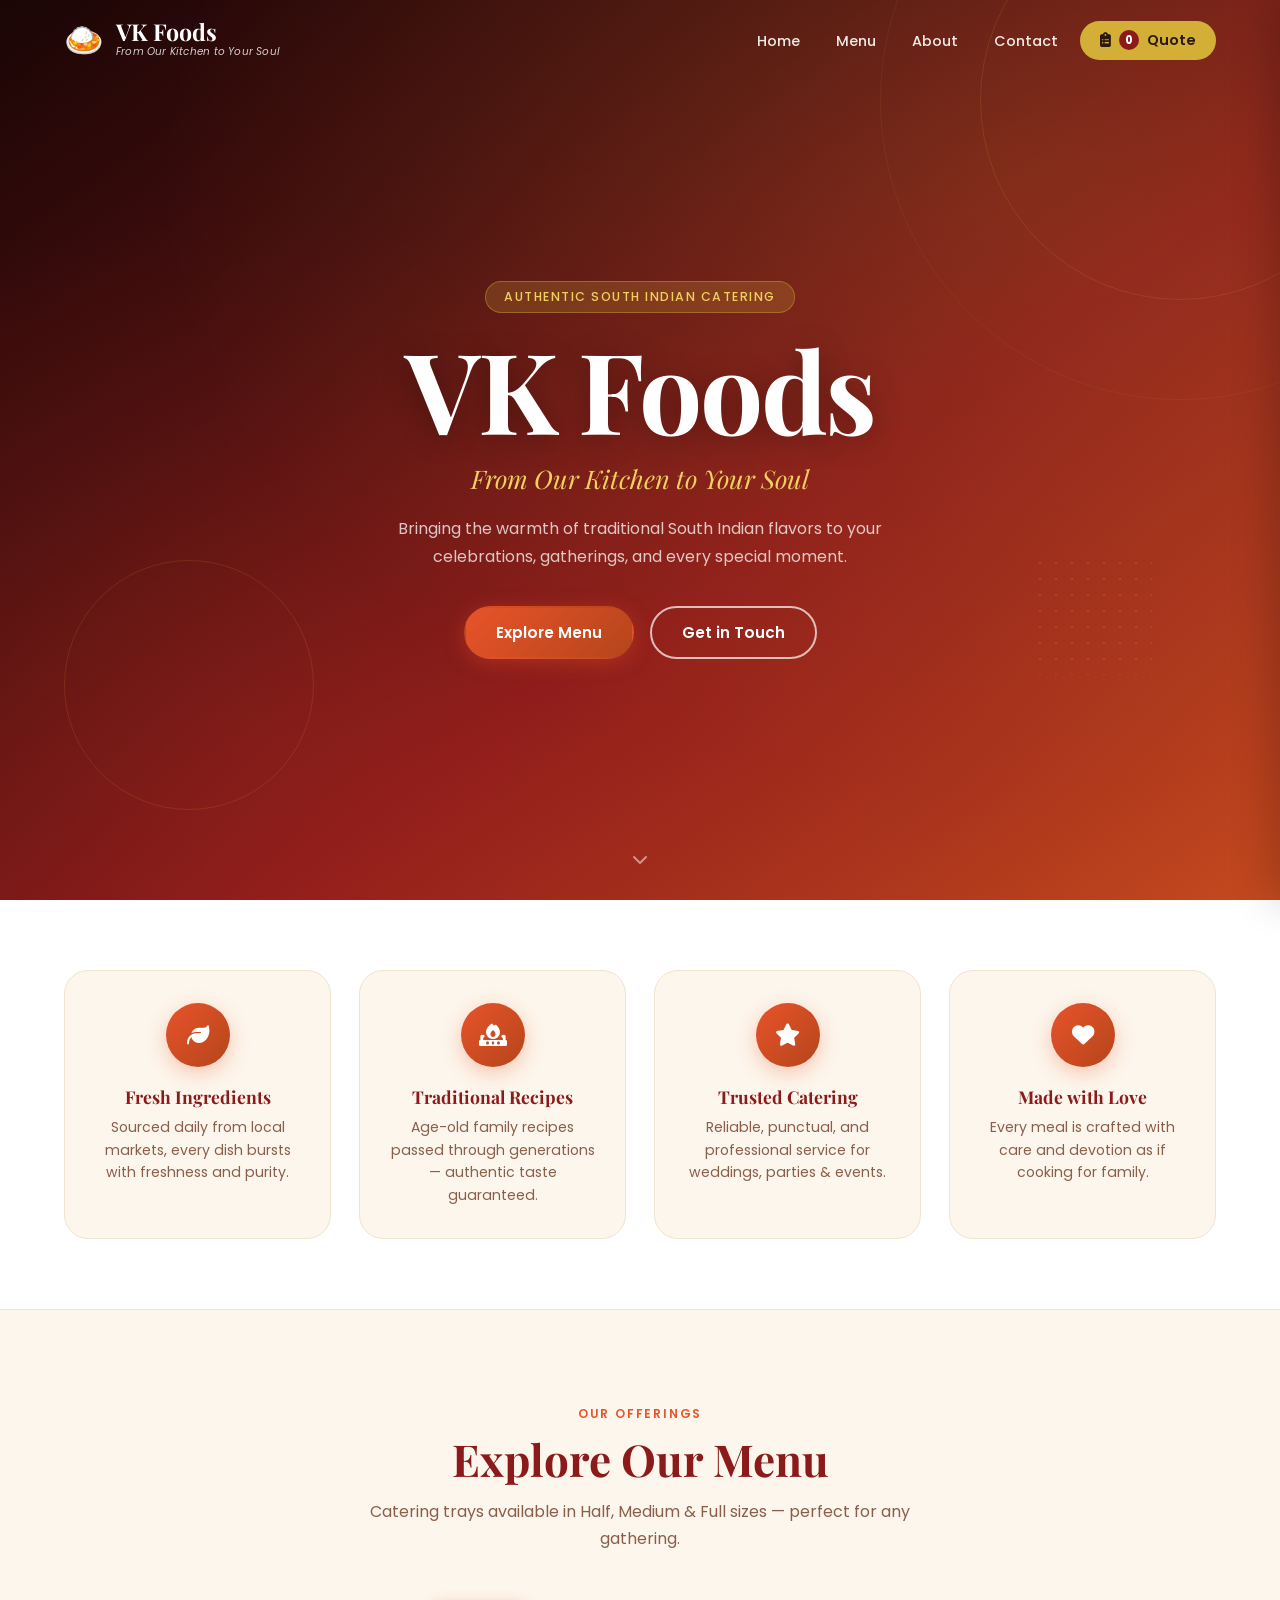
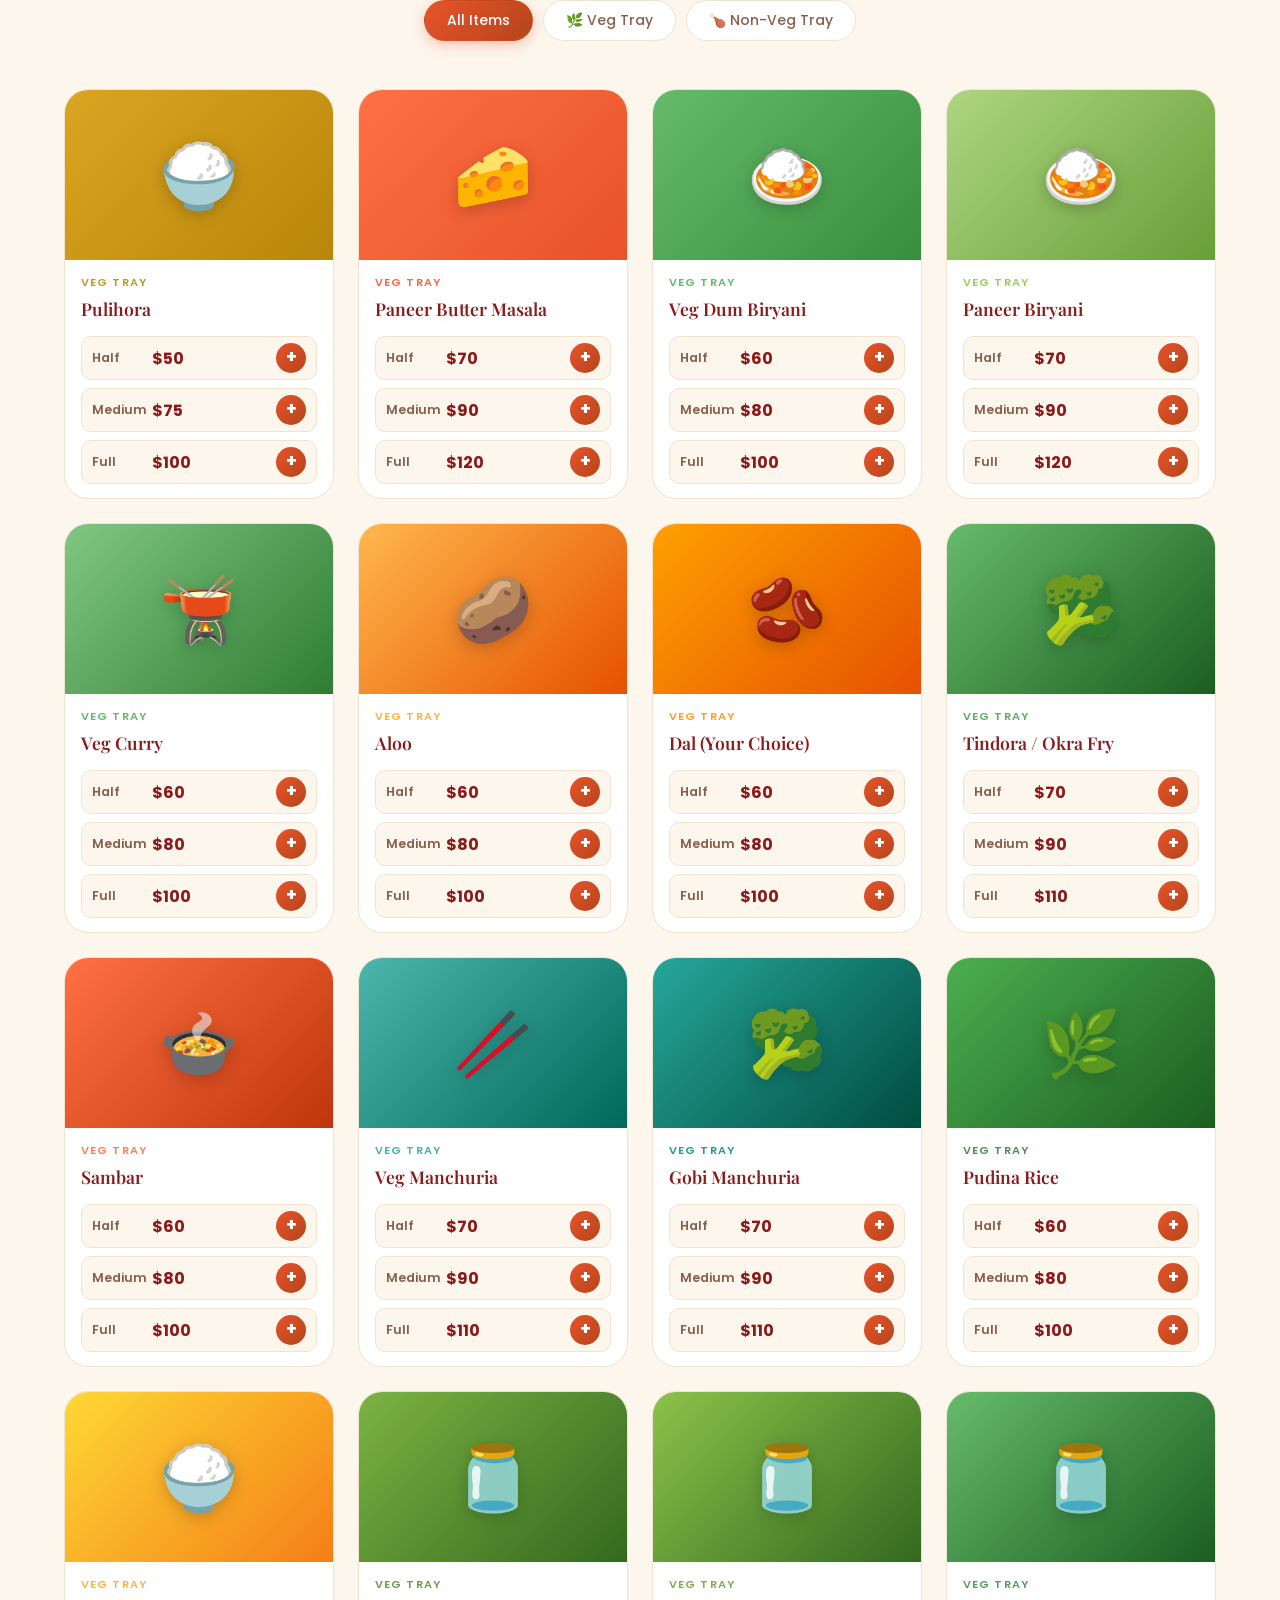
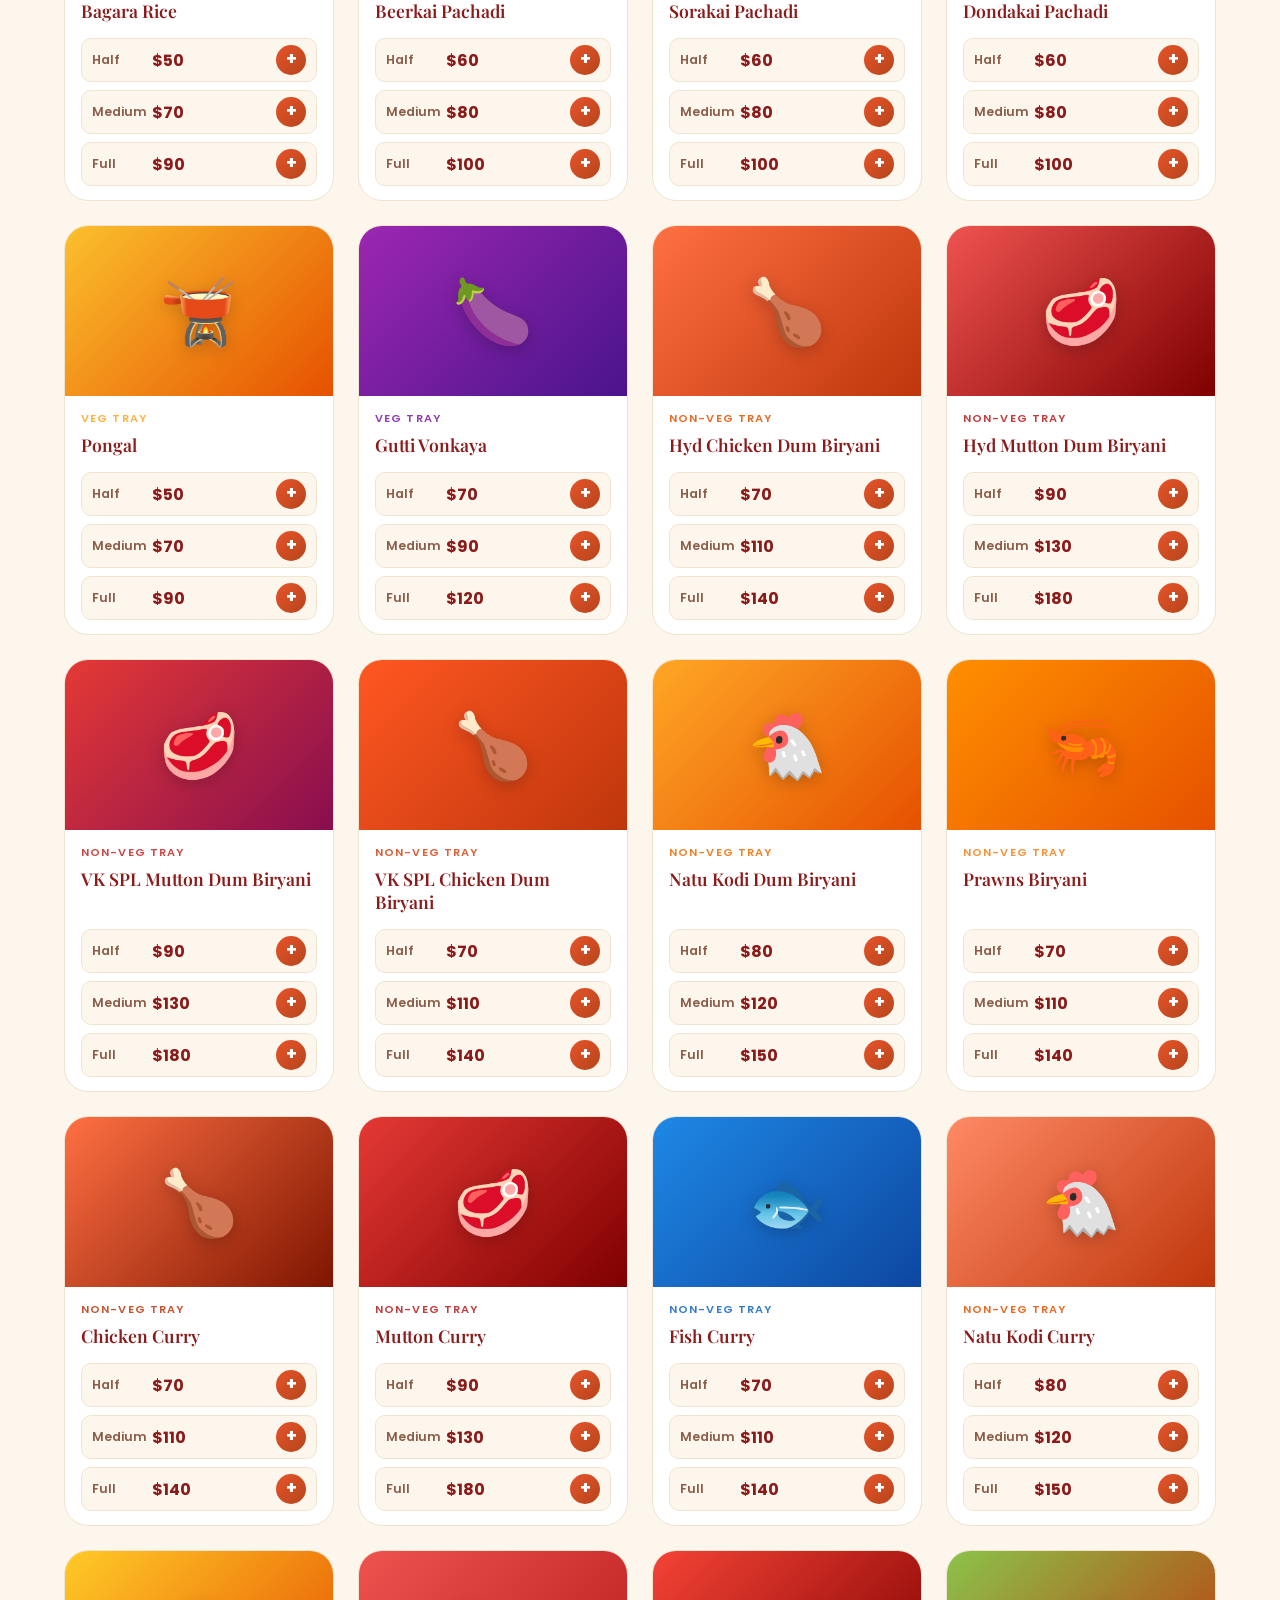
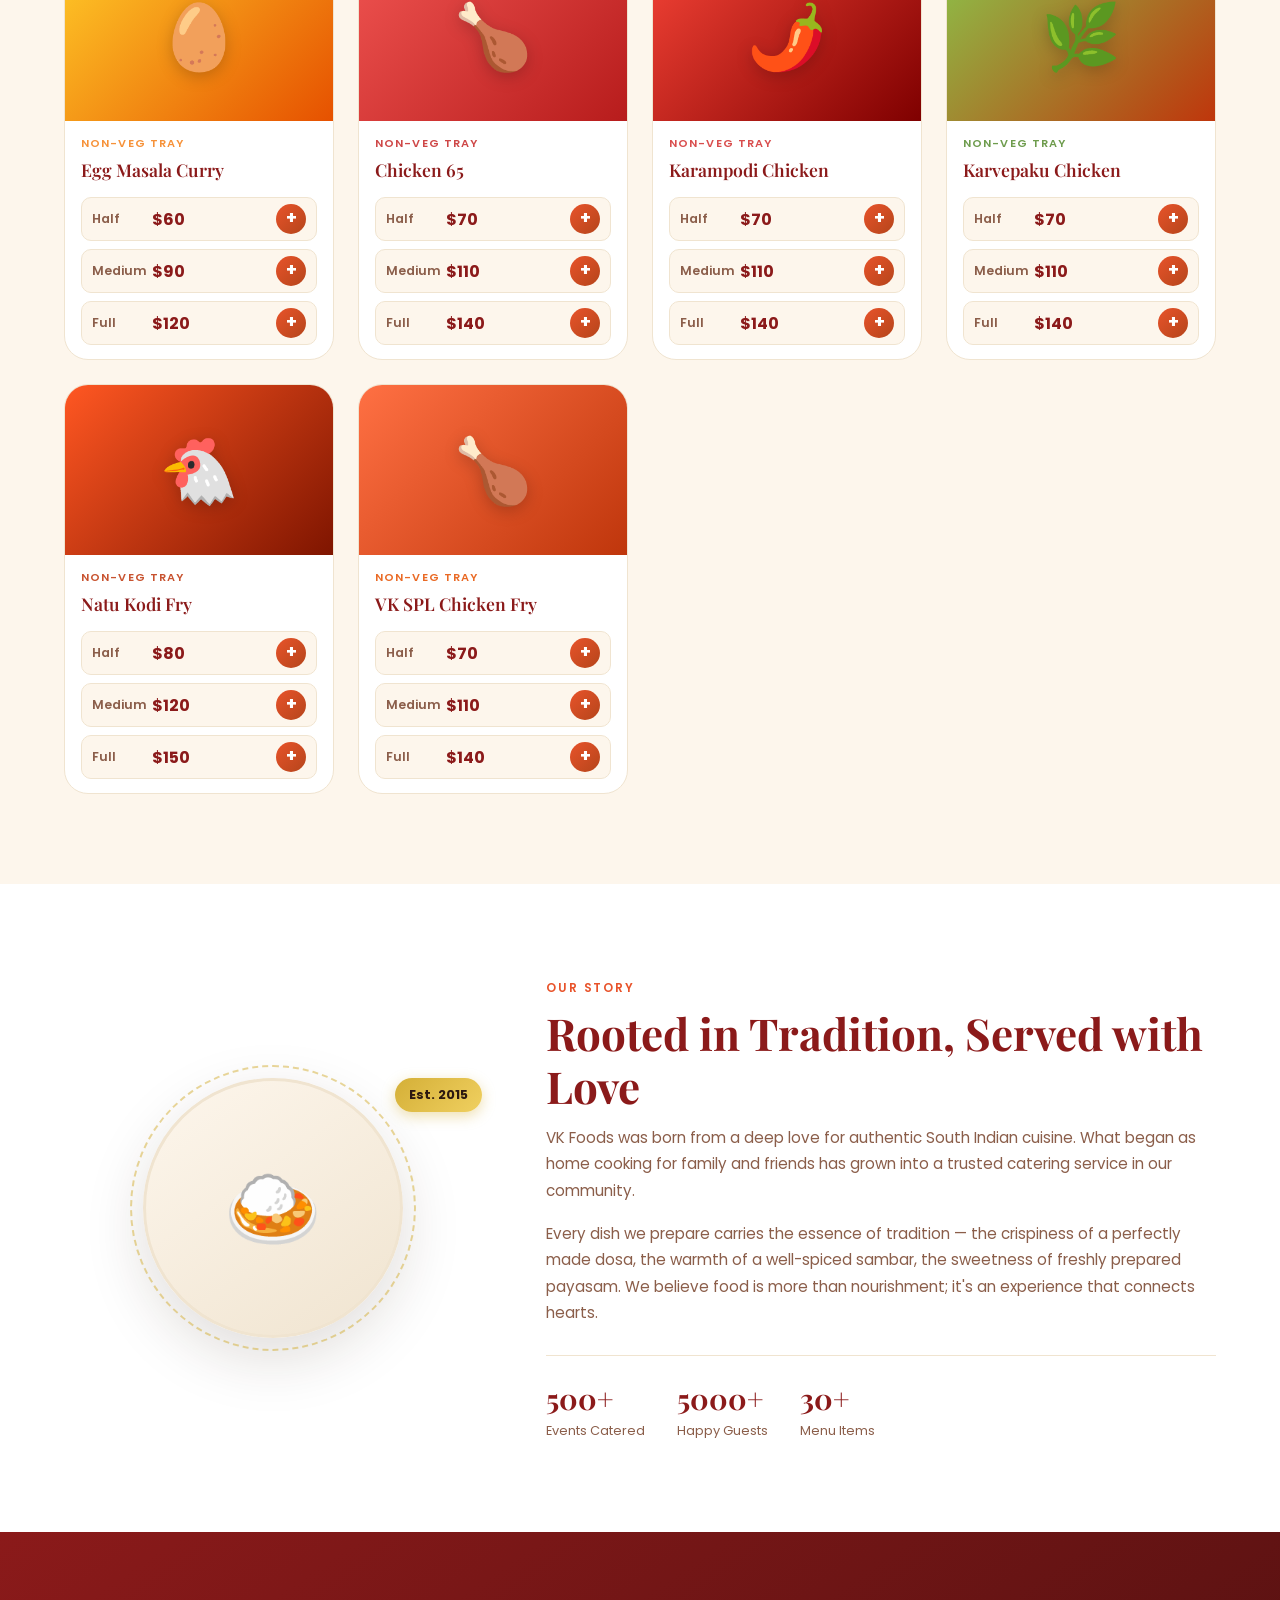
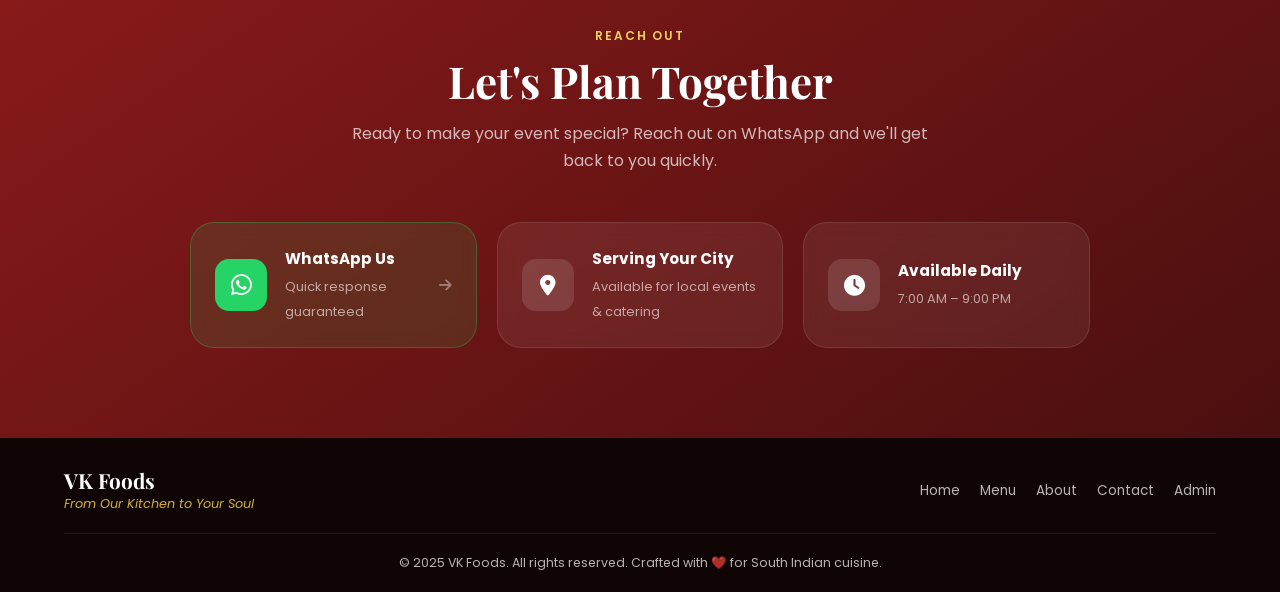
==== commit 7c05a98e: "Replace menu with catering tray menu from image - Replace all previous menu items with Veg Tray (18 " ====
--- a/index.html
+++ b/index.html
@@ -97,18 +97,14 @@
       <div class="section-header">
         <span class="section-label">Our Offerings</span>
         <h2 class="section-title">Explore Our Menu</h2>
-        <p class="section-sub">A rich spread of South Indian delights — from crispy tiffins to soul-warming rice meals and indulgent sweets.</p>
+        <p class="section-sub">Catering trays available in Half, Medium & Full sizes — perfect for any gathering.</p>
       </div>
 
       <!-- Category Tabs -->
       <div class="category-tabs" id="category-tabs">
         <button class="tab-btn active" data-category="all">All Items</button>
-        <button class="tab-btn" data-category="breakfast">Breakfast & Tiffin</button>
-        <button class="tab-btn" data-category="rice">Rice Items</button>
-        <button class="tab-btn" data-category="curries">Curries & Sides</button>
-        <button class="tab-btn" data-category="sweets">Sweets</button>
-        <button class="tab-btn" data-category="snacks">Snacks</button>
-        <button class="tab-btn" data-category="beverages">Beverages</button>
+        <button class="tab-btn" data-category="veg">🌿 Veg Tray</button>
+        <button class="tab-btn" data-category="nonveg">🍗 Non-Veg Tray</button>
       </div>
 
       <!-- Menu Grid -->
--- a/css/style.css
+++ b/css/style.css
@@ -444,7 +444,7 @@
   filter: drop-shadow(0 4px 8px rgba(0,0,0,0.2));
 }
 .card-body {
-  padding: 18px 20px;
+  padding: 14px 16px;
   flex: 1;
   display: flex;
   flex-direction: column;
@@ -464,44 +464,55 @@
   color: var(--primary);
   margin-bottom: 6px;
 }
-.card-desc {
-  font-size: 0.83rem;
+.price-tiers {
+  margin-top: auto;
+  display: flex;
+  flex-direction: column;
+  gap: 8px;
+  padding-top: 10px;
+}
+.price-tier {
+  display: flex;
+  align-items: center;
+  gap: 8px;
+  padding: 6px 10px;
+  border-radius: 10px;
+  background: var(--cream);
+  border: 1px solid var(--cream-dark);
+}
+.tier-label {
+  font-size: 0.78rem;
+  font-weight: 600;
   color: var(--text-light);
-  line-height: 1.55;
-  flex: 1;
-  margin-bottom: 14px;
-}
-.card-footer {
-  display: flex;
-  align-items: center;
-  justify-content: space-between;
-  gap: 12px;
-}
-.card-price {
-  font-size: 1.15rem;
+  width: 52px;
+  flex-shrink: 0;
+}
+.tier-price {
+  font-size: 1rem;
   font-weight: 700;
   color: var(--primary);
-}
-.card-unit {
-  font-size: 0.72rem;
-  color: var(--text-light);
-  font-weight: 400;
-}
-.add-to-quote-btn {
-  padding: 8px 16px;
+  flex: 1;
+}
+.size-add-btn {
+  width: 30px;
+  height: 30px;
+  border-radius: 50%;
   background: linear-gradient(135deg, var(--saffron), var(--primary-light));
   color: var(--white);
-  border-radius: 50px;
-  font-size: 0.82rem;
-  font-weight: 600;
+  font-size: 1.1rem;
+  font-weight: 700;
+  display: flex;
+  align-items: center;
+  justify-content: center;
+  flex-shrink: 0;
   transition: all var(--transition);
-  white-space: nowrap;
-}
-.add-to-quote-btn:hover {
-  transform: scale(1.05);
+  line-height: 1;
+}
+.size-add-btn:hover {
+  transform: scale(1.15);
   box-shadow: 0 4px 12px rgba(232, 83, 42, 0.4);
 }
-.add-to-quote-btn.added {
+.size-add-btn.added {
   background: linear-gradient(135deg, var(--whatsapp), var(--whatsapp-dark));
 }
 
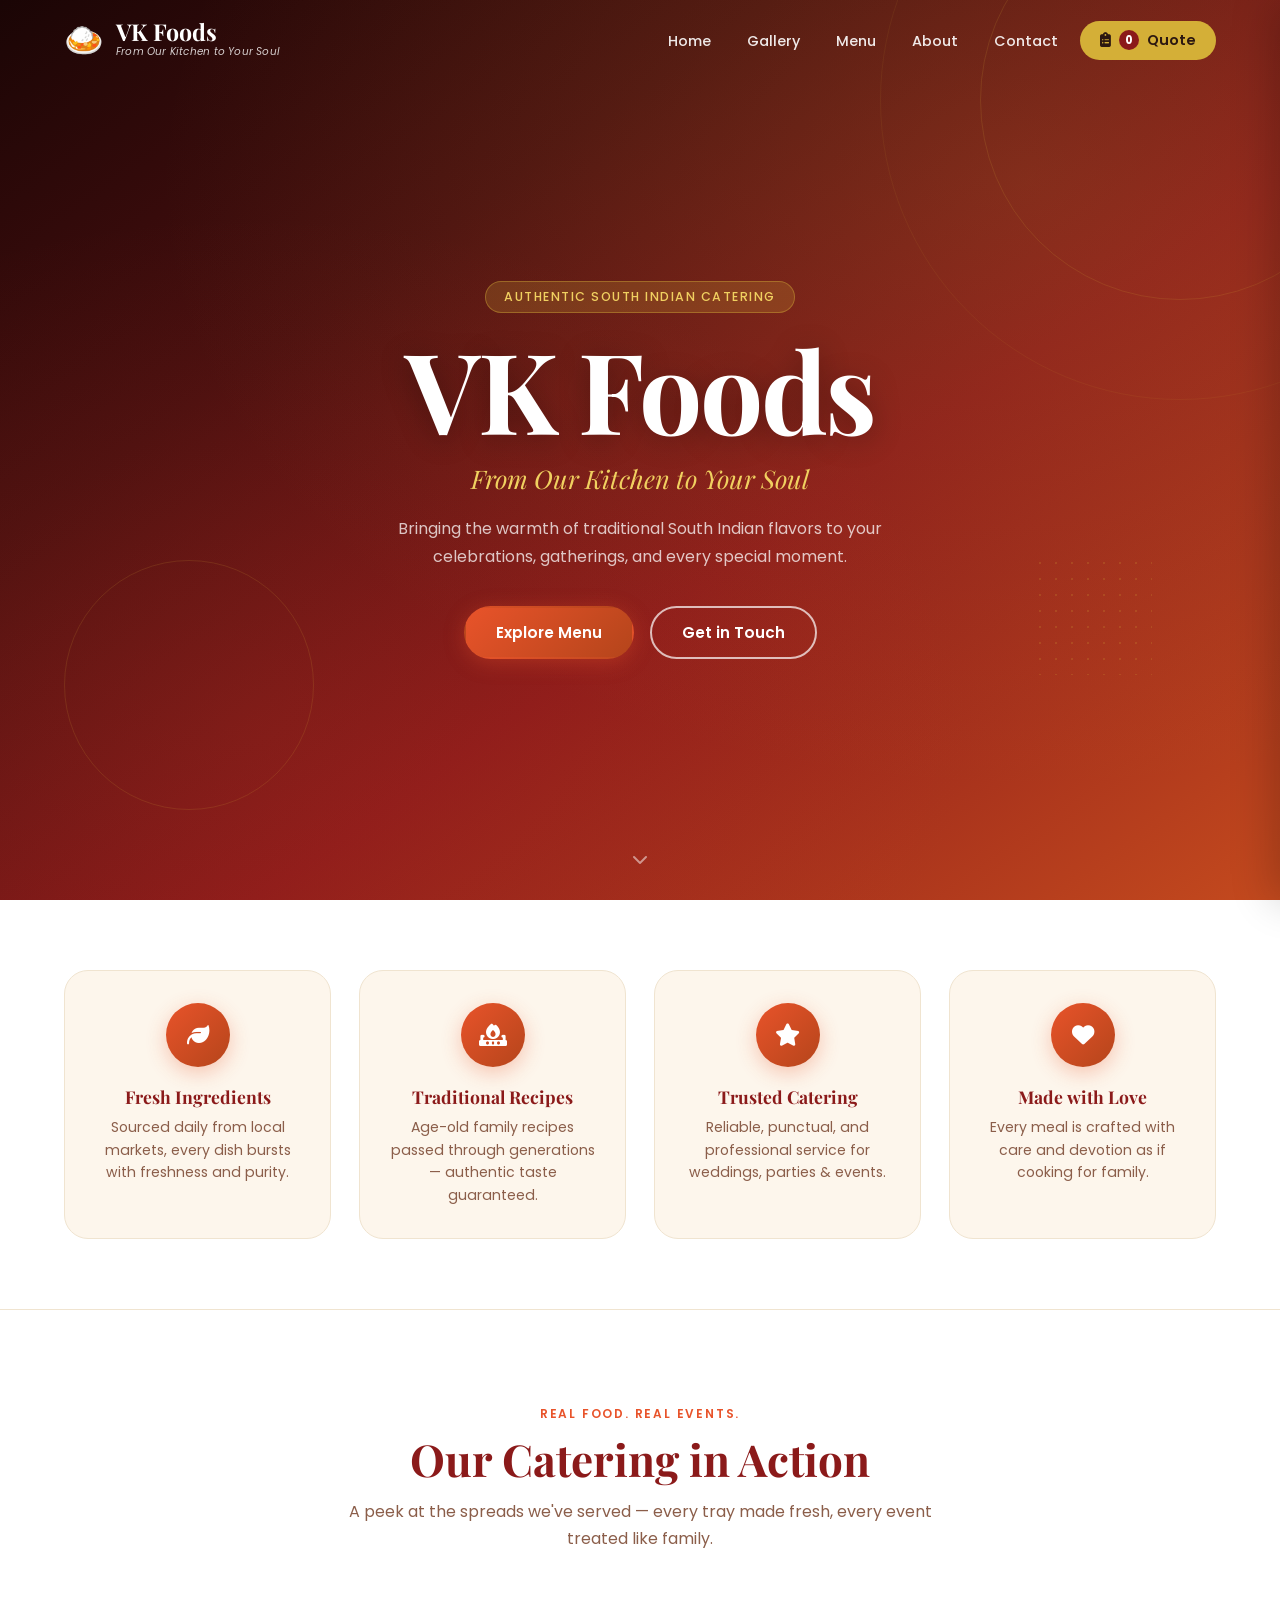
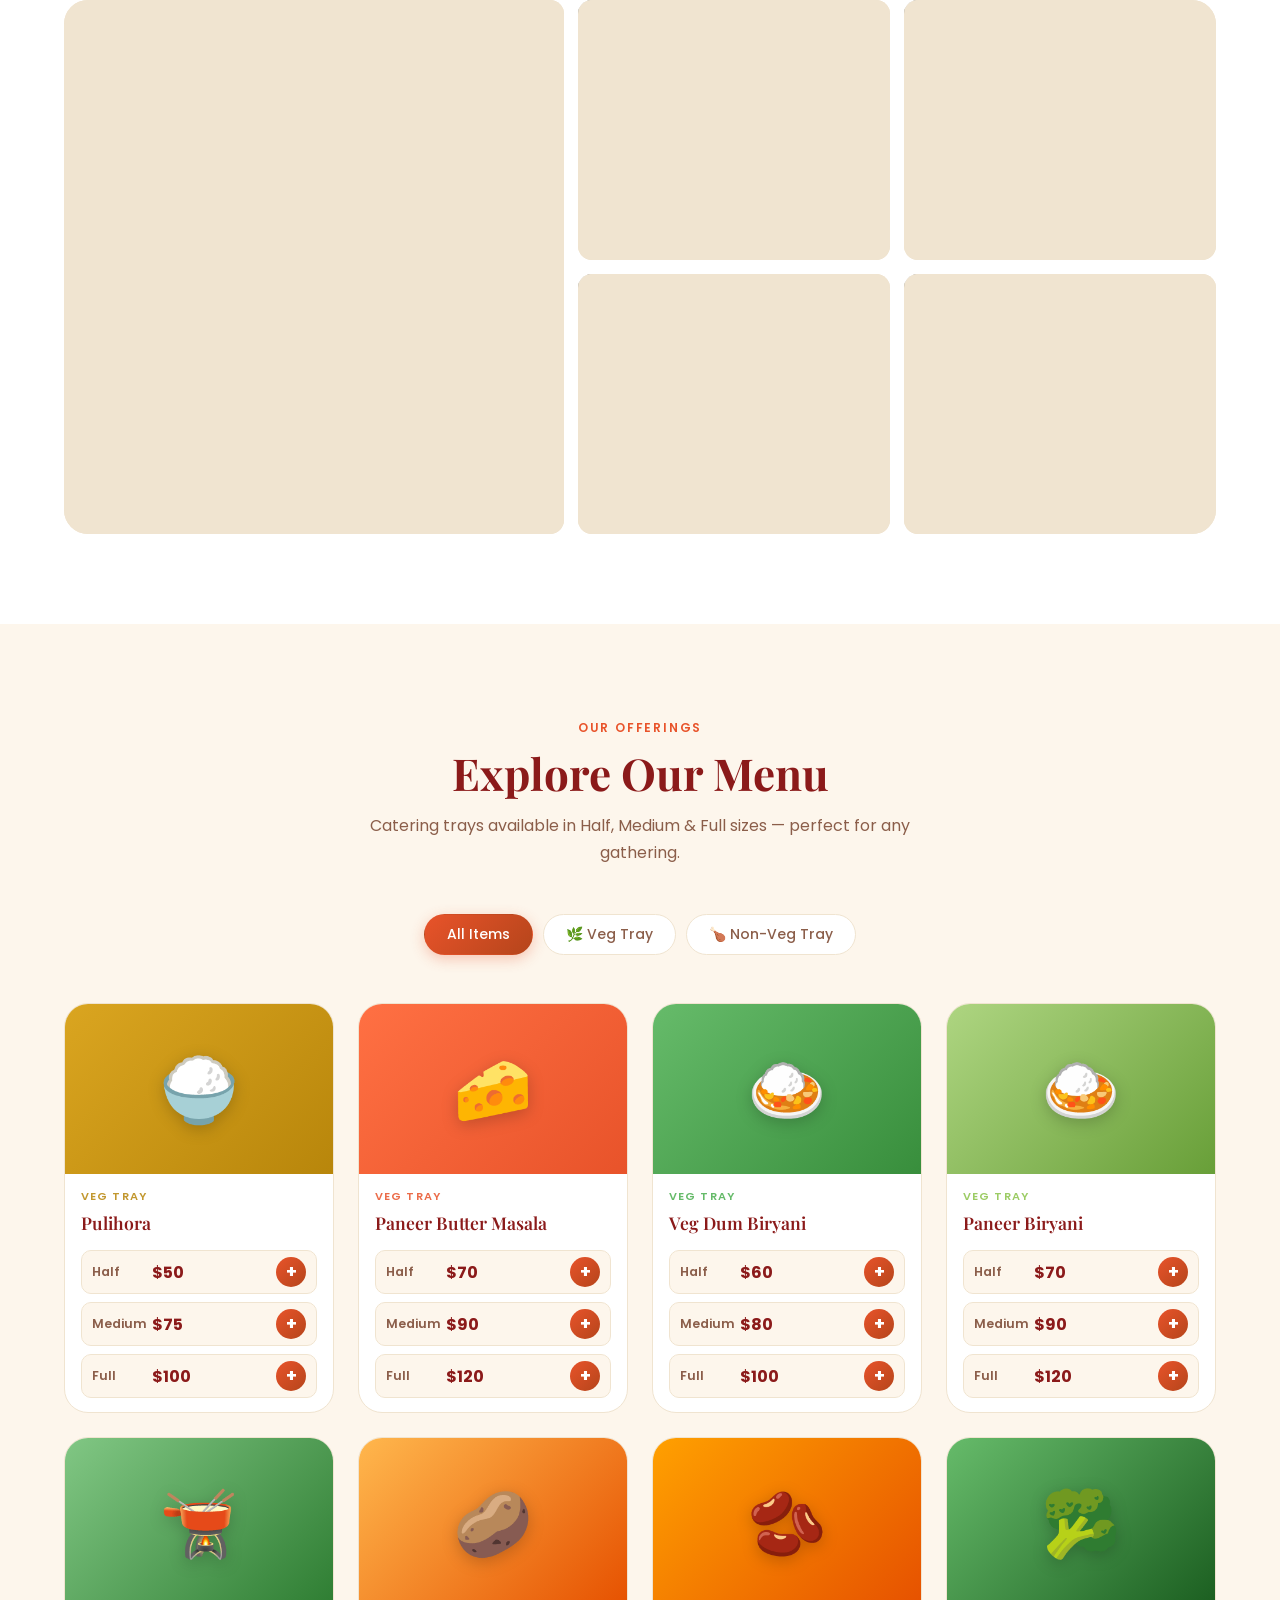
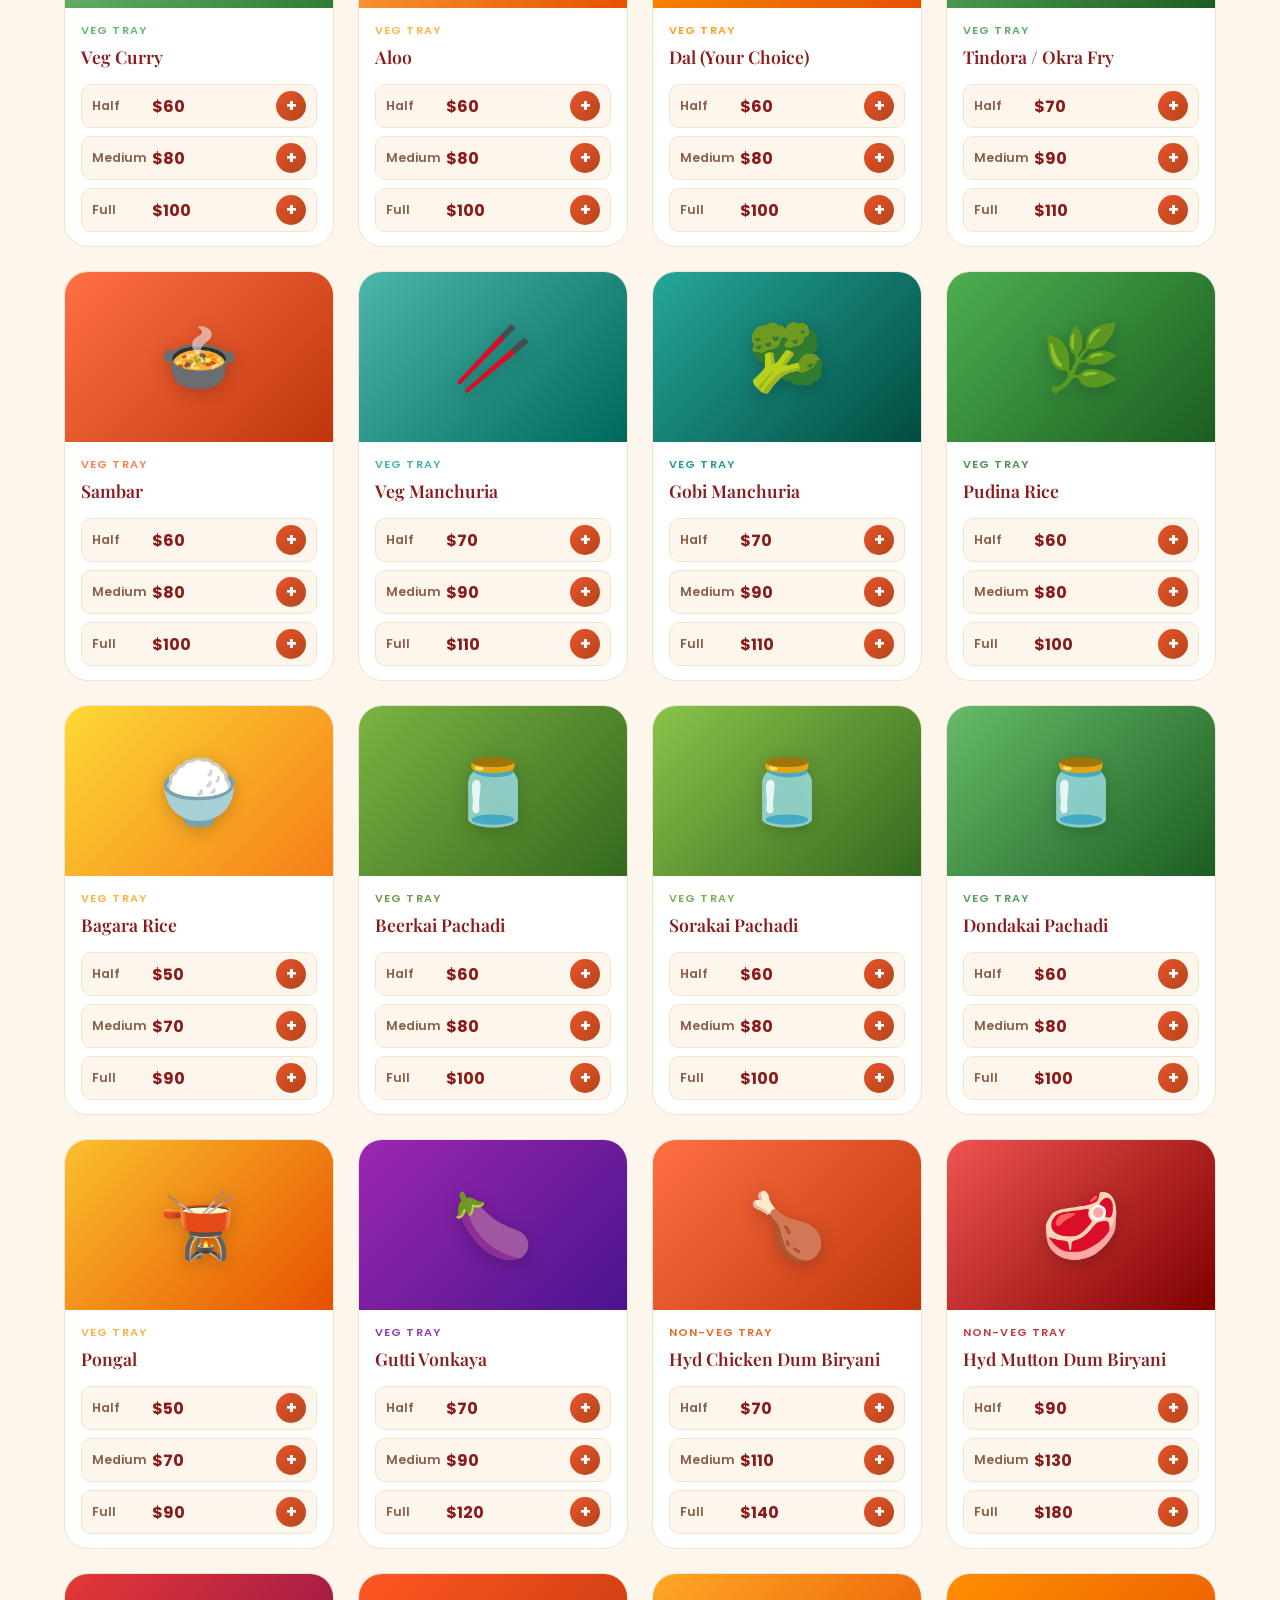
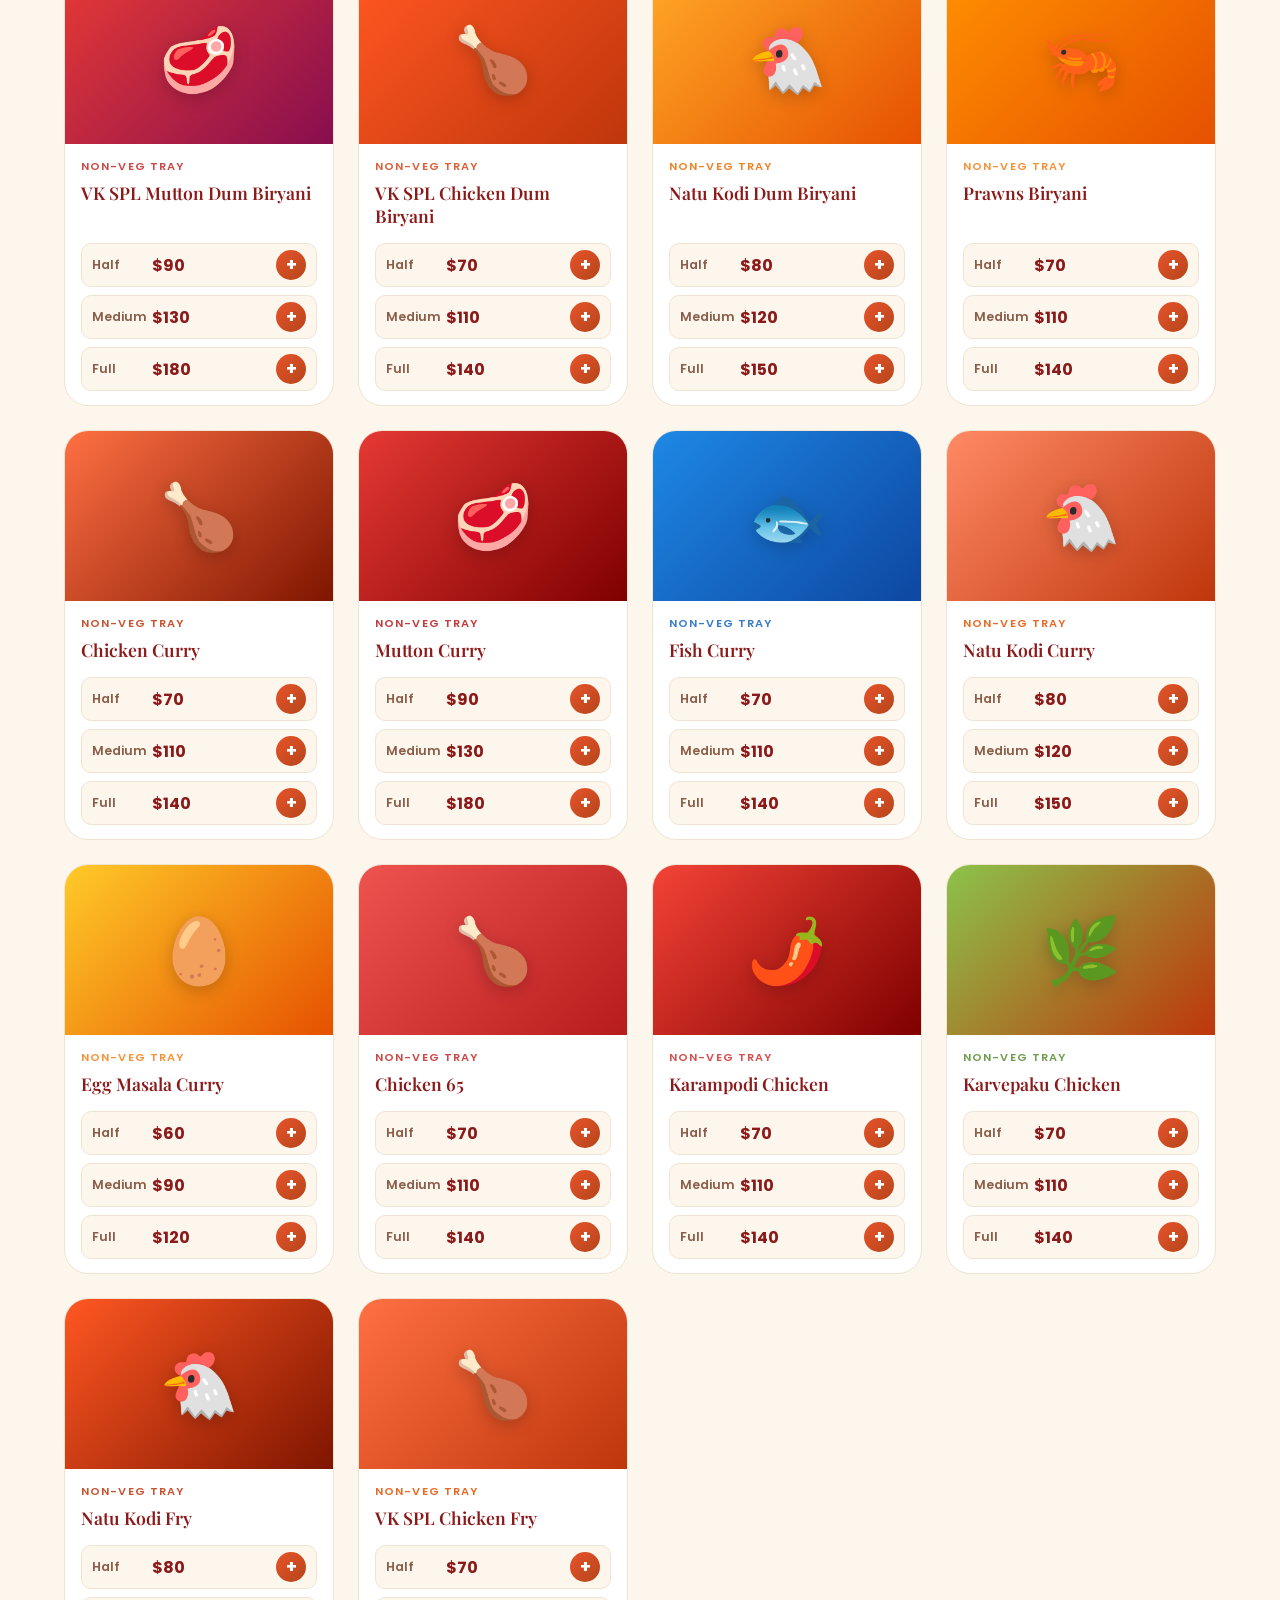
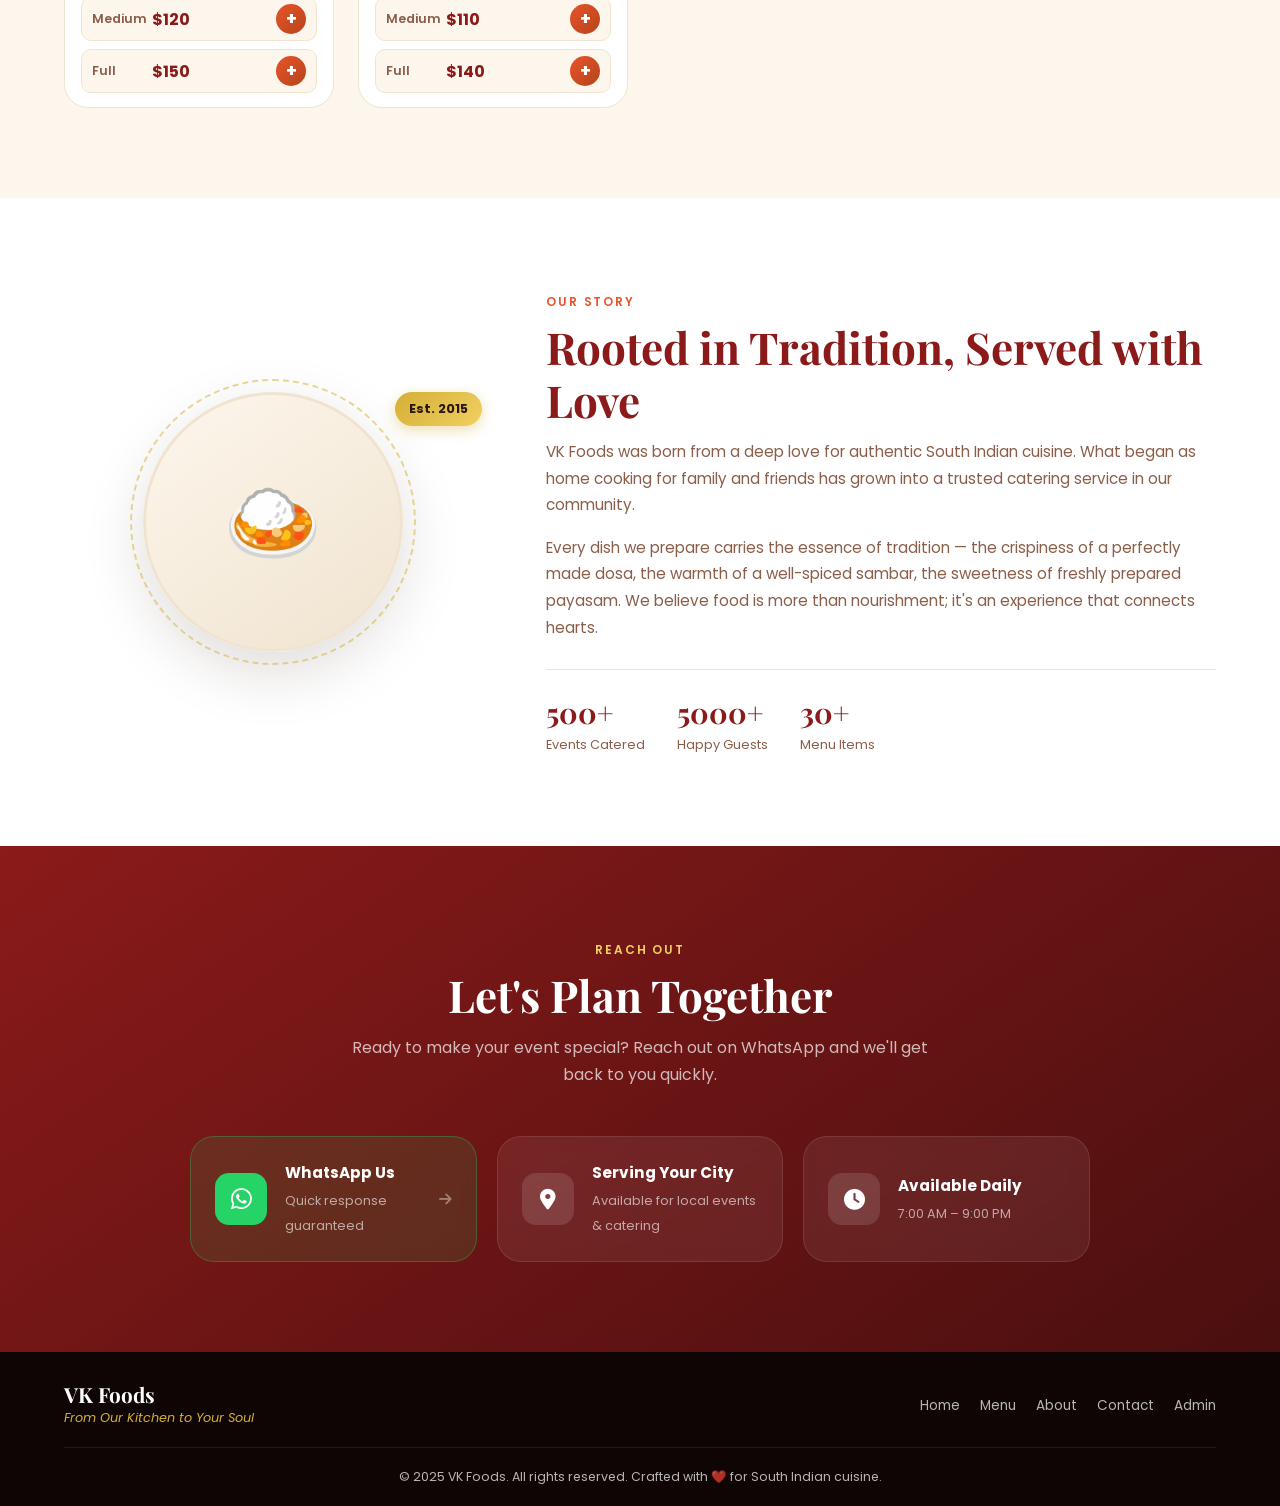
==== commit 0526f46a: "Add catering gallery section with image slots - New Gallery section between Features and Menu - Mosa" ====
--- a/index.html
+++ b/index.html
@@ -26,6 +26,7 @@
       </button>
       <ul class="nav-links" id="nav-links">
         <li><a href="#home">Home</a></li>
+        <li><a href="#gallery">Gallery</a></li>
         <li><a href="#menu">Menu</a></li>
         <li><a href="#about">About</a></li>
         <li><a href="#contact">Contact</a></li>
@@ -86,6 +87,39 @@
           <div class="feature-icon"><i class="fas fa-heart"></i></div>
           <h3>Made with Love</h3>
           <p>Every meal is crafted with care and devotion as if cooking for family.</p>
+        </div>
+      </div>
+    </div>
+  </section>
+
+  <!-- ===== GALLERY ===== -->
+  <section id="gallery" class="gallery-section">
+    <div class="container">
+      <div class="section-header">
+        <span class="section-label">Real Food. Real Events.</span>
+        <h2 class="section-title">Our Catering in Action</h2>
+        <p class="section-sub">A peek at the spreads we've served — every tray made fresh, every event treated like family.</p>
+      </div>
+      <div class="gallery-mosaic">
+        <div class="gallery-item gallery-large">
+          <img src="images/spread1.jpg" alt="VK Foods catering spread" loading="lazy" />
+          <div class="gallery-overlay"><span>Full Catering Spread</span></div>
+        </div>
+        <div class="gallery-item">
+          <img src="images/spread2.jpg" alt="VK Foods rice and curry spread" loading="lazy" />
+          <div class="gallery-overlay"><span>Rice &amp; Curries</span></div>
+        </div>
+        <div class="gallery-item">
+          <img src="images/spread3.jpg" alt="VK Foods festive spread" loading="lazy" />
+          <div class="gallery-overlay"><span>Festive Menu</span></div>
+        </div>
+        <div class="gallery-item">
+          <img src="images/spread4.jpg" alt="VK Foods variety menu" loading="lazy" />
+          <div class="gallery-overlay"><span>Variety Menu</span></div>
+        </div>
+        <div class="gallery-item gallery-highlight">
+          <img src="images/gobi65.jpg" alt="Gobi 65 - crispy cauliflower" loading="lazy" />
+          <div class="gallery-overlay"><span>Signature Gobi 65</span></div>
         </div>
       </div>
     </div>
--- a/css/style.css
+++ b/css/style.css
@@ -317,6 +317,101 @@
 @keyframes bounce {
   0%, 100% { transform: translateX(-50%) translateY(0); }
   50% { transform: translateX(-50%) translateY(8px); }
+}
+
+/* ══════════════════════════════════════
+   GALLERY
+══════════════════════════════════════ */
+.gallery-section {
+  padding: 90px 0;
+  background: var(--white);
+}
+.gallery-mosaic {
+  display: grid;
+  grid-template-columns: 1.6fr 1fr 1fr;
+  grid-template-rows: 260px 260px;
+  gap: 14px;
+  border-radius: var(--radius-lg);
+  overflow: hidden;
+}
+.gallery-item {
+  position: relative;
+  overflow: hidden;
+  border-radius: var(--radius);
+  background: var(--cream-dark);
+  cursor: pointer;
+}
+.gallery-large {
+  grid-row: span 2;
+}
+.gallery-highlight {
+  grid-column: span 1;
+}
+.gallery-item img {
+  width: 100%;
+  height: 100%;
+  object-fit: cover;
+  transition: transform 0.5s ease;
+  display: block;
+}
+.gallery-item:hover img {
+  transform: scale(1.06);
+}
+.gallery-overlay {
+  position: absolute;
+  inset: 0;
+  background: linear-gradient(to top, rgba(44,24,16,0.75) 0%, transparent 55%);
+  display: flex;
+  align-items: flex-end;
+  padding: 16px;
+  opacity: 0;
+  transition: opacity 0.3s ease;
+}
+.gallery-item:hover .gallery-overlay {
+  opacity: 1;
+}
+.gallery-overlay span {
+  color: var(--white);
+  font-size: 0.88rem;
+  font-weight: 600;
+  letter-spacing: 0.04em;
+}
+/* Placeholder when image not yet uploaded */
+.gallery-item img[src="images/spread1.jpg"]:not([complete]),
+.gallery-item img:not([src]),
+.gallery-item img[src=""],
+.gallery-item img.broken {
+  display: none;
+}
+.gallery-item::before {
+  content: attr(data-label);
+  position: absolute;
+  inset: 0;
+  display: flex;
+  align-items: center;
+  justify-content: center;
+  background: var(--cream-dark);
+  color: var(--text-light);
+  font-size: 0.8rem;
+  font-style: italic;
+}
+/* Hide placeholder once image loads */
+.gallery-item img[src]:not([src=""]) + .gallery-overlay {
+  display: flex;
+}
+
+@media (max-width: 768px) {
+  .gallery-mosaic {
+    grid-template-columns: 1fr 1fr;
+    grid-template-rows: auto;
+  }
+  .gallery-large { grid-row: span 1; }
+  .gallery-item { height: 200px; }
+}
+@media (max-width: 480px) {
+  .gallery-mosaic { grid-template-columns: 1fr; }
+  .gallery-item { height: 220px; }
+  .gallery-large { height: 260px; }
 }
 
 /* ══════════════════════════════════════
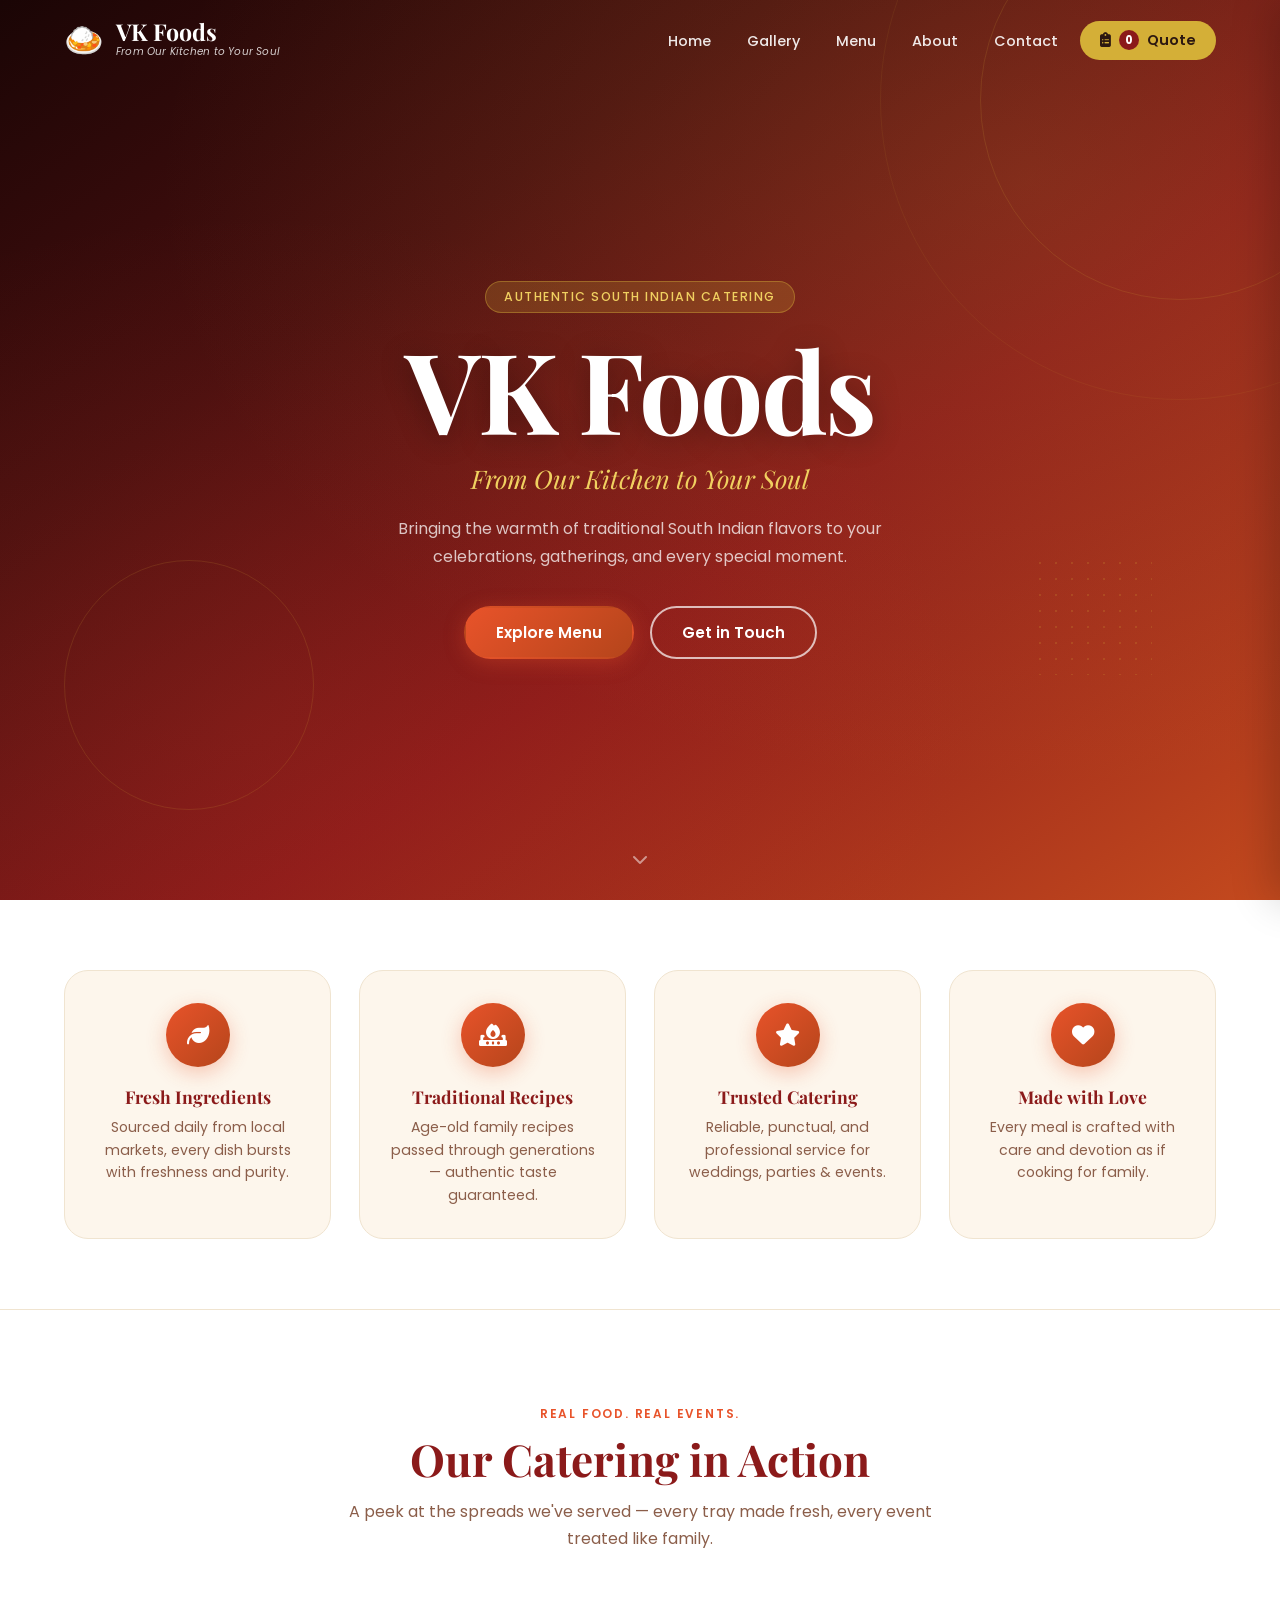
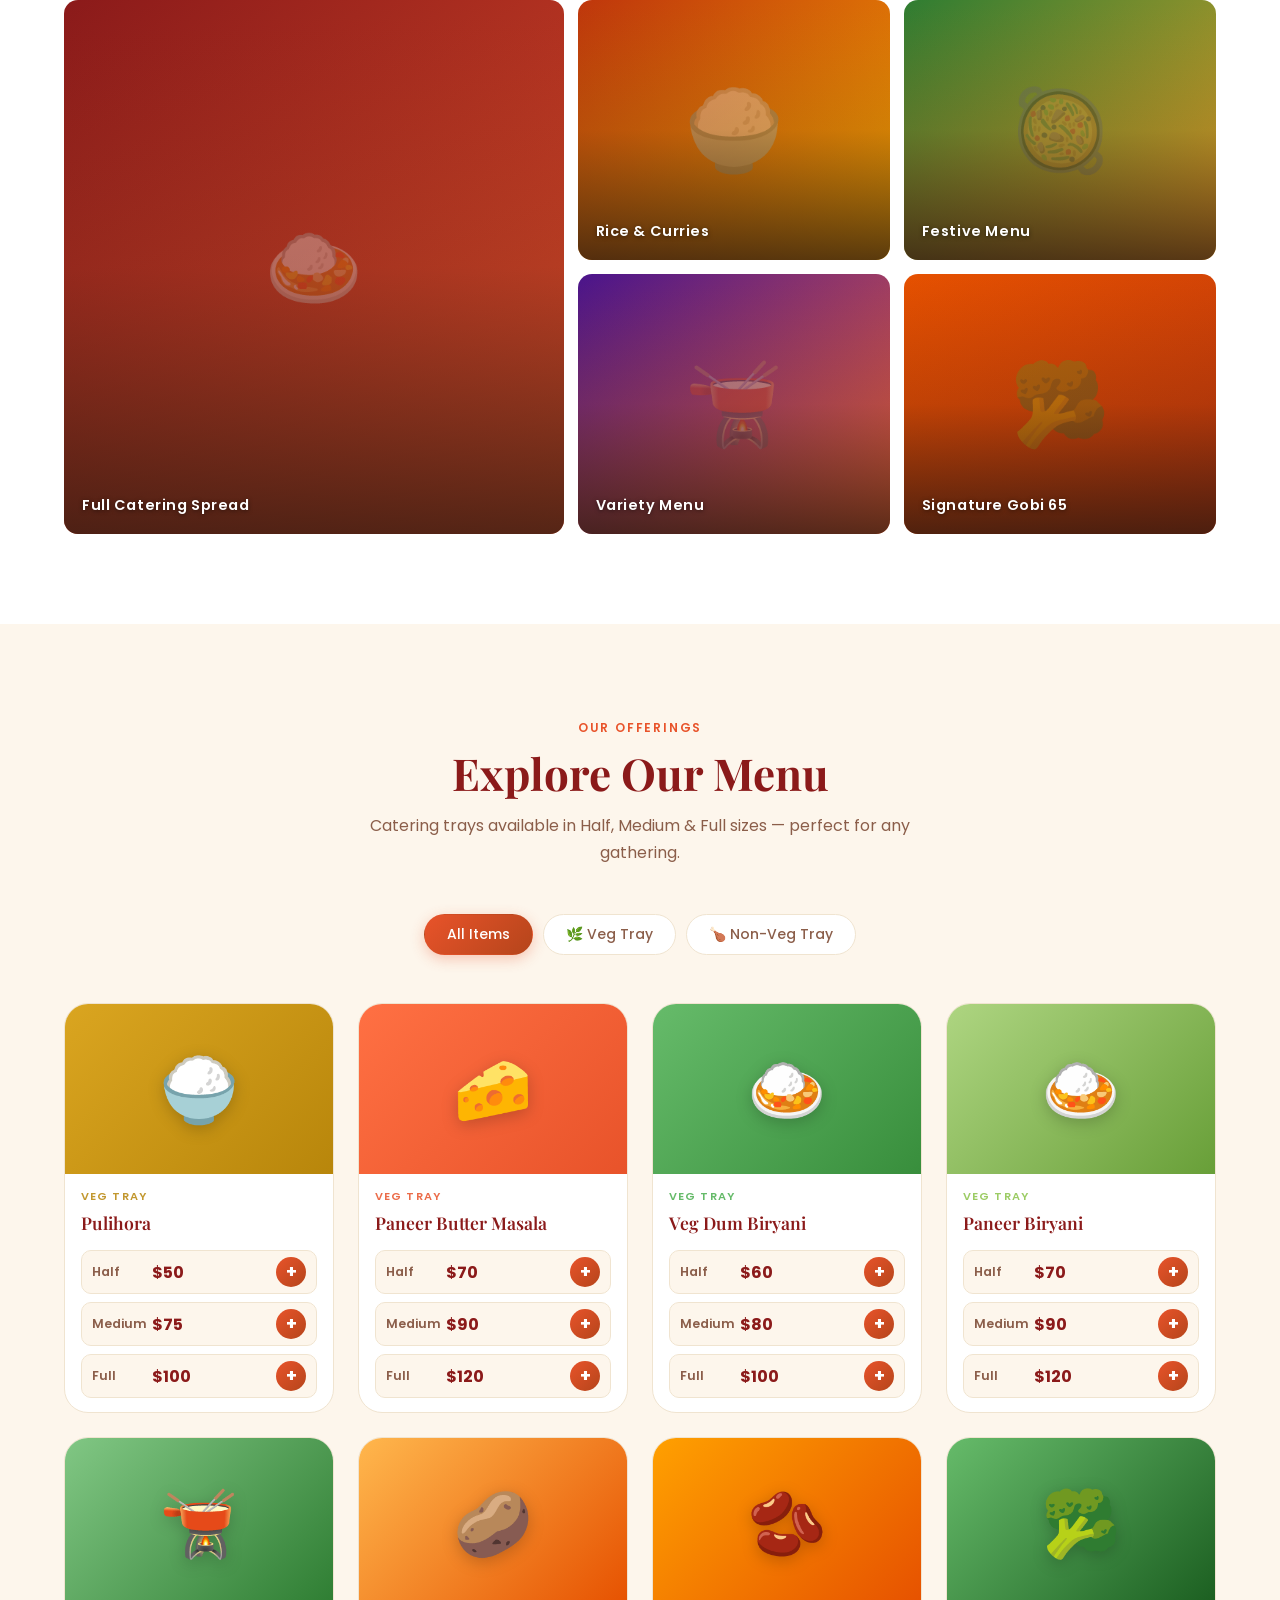
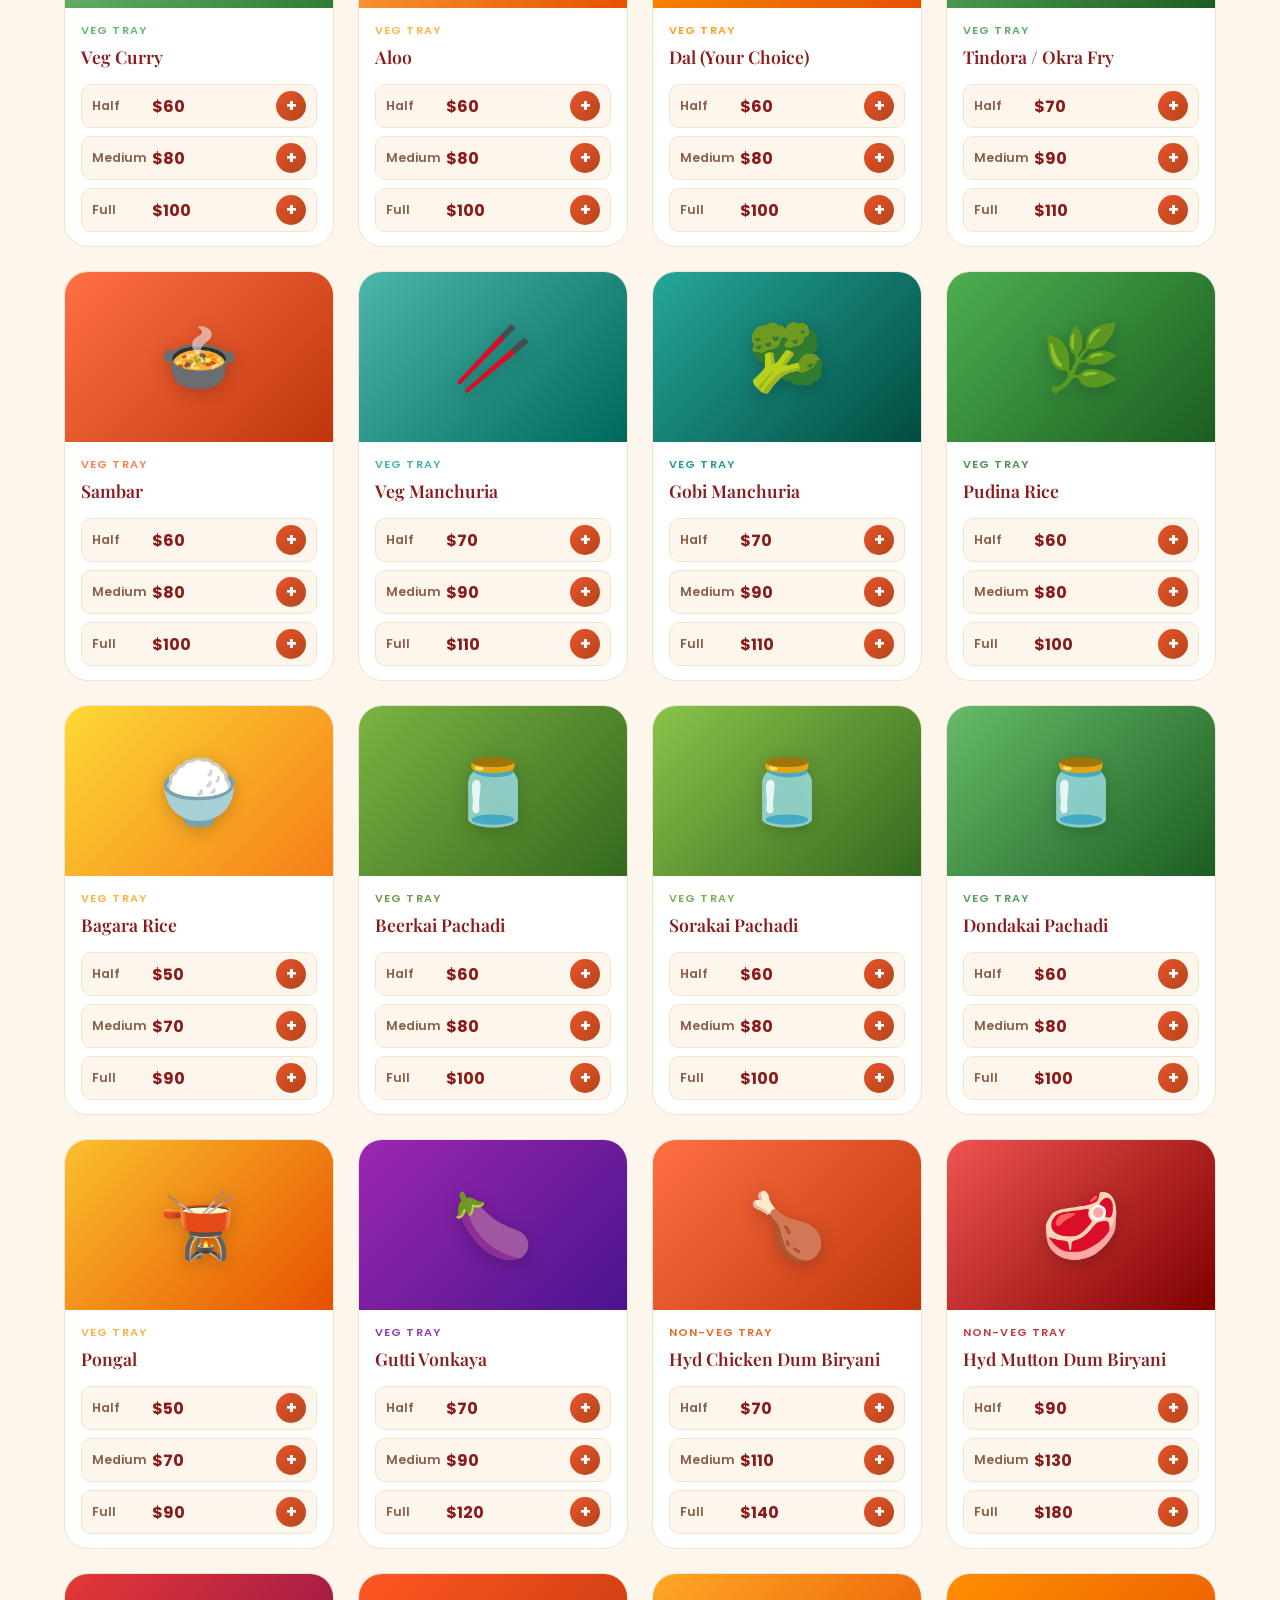
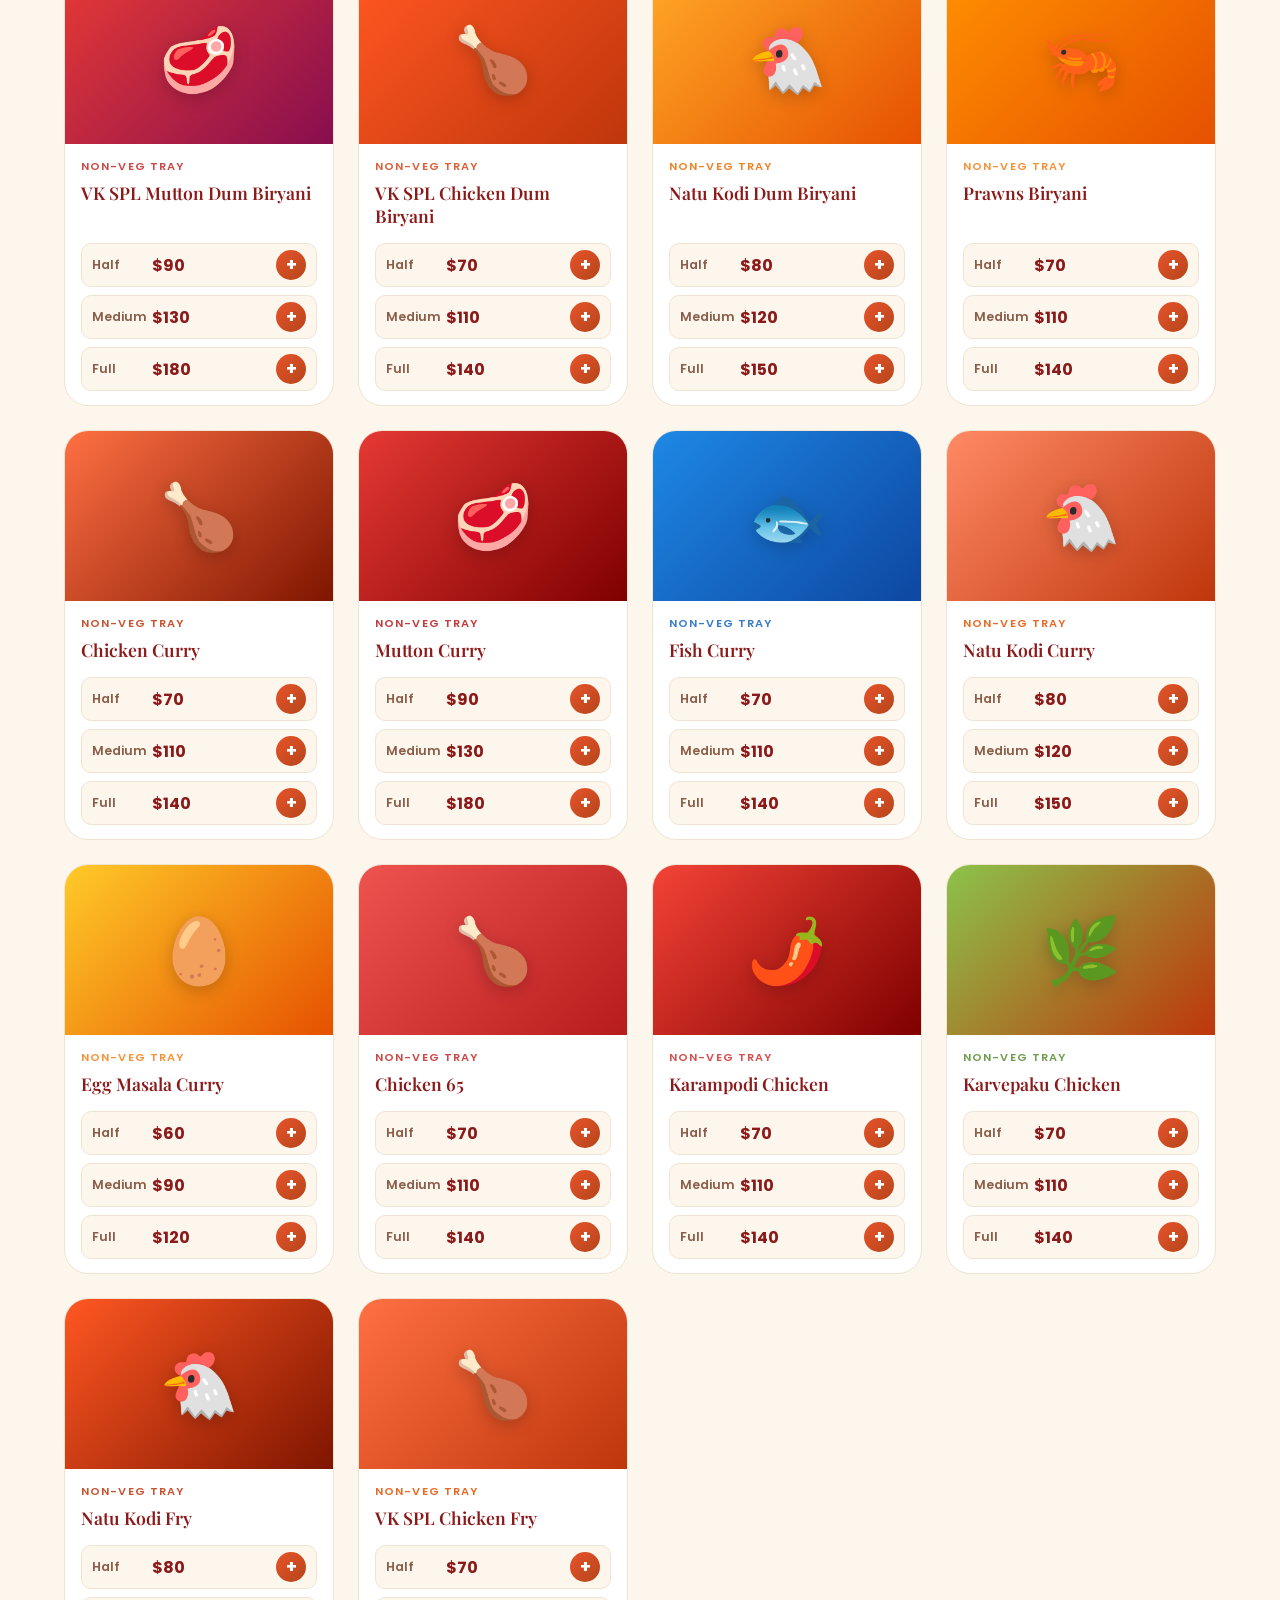
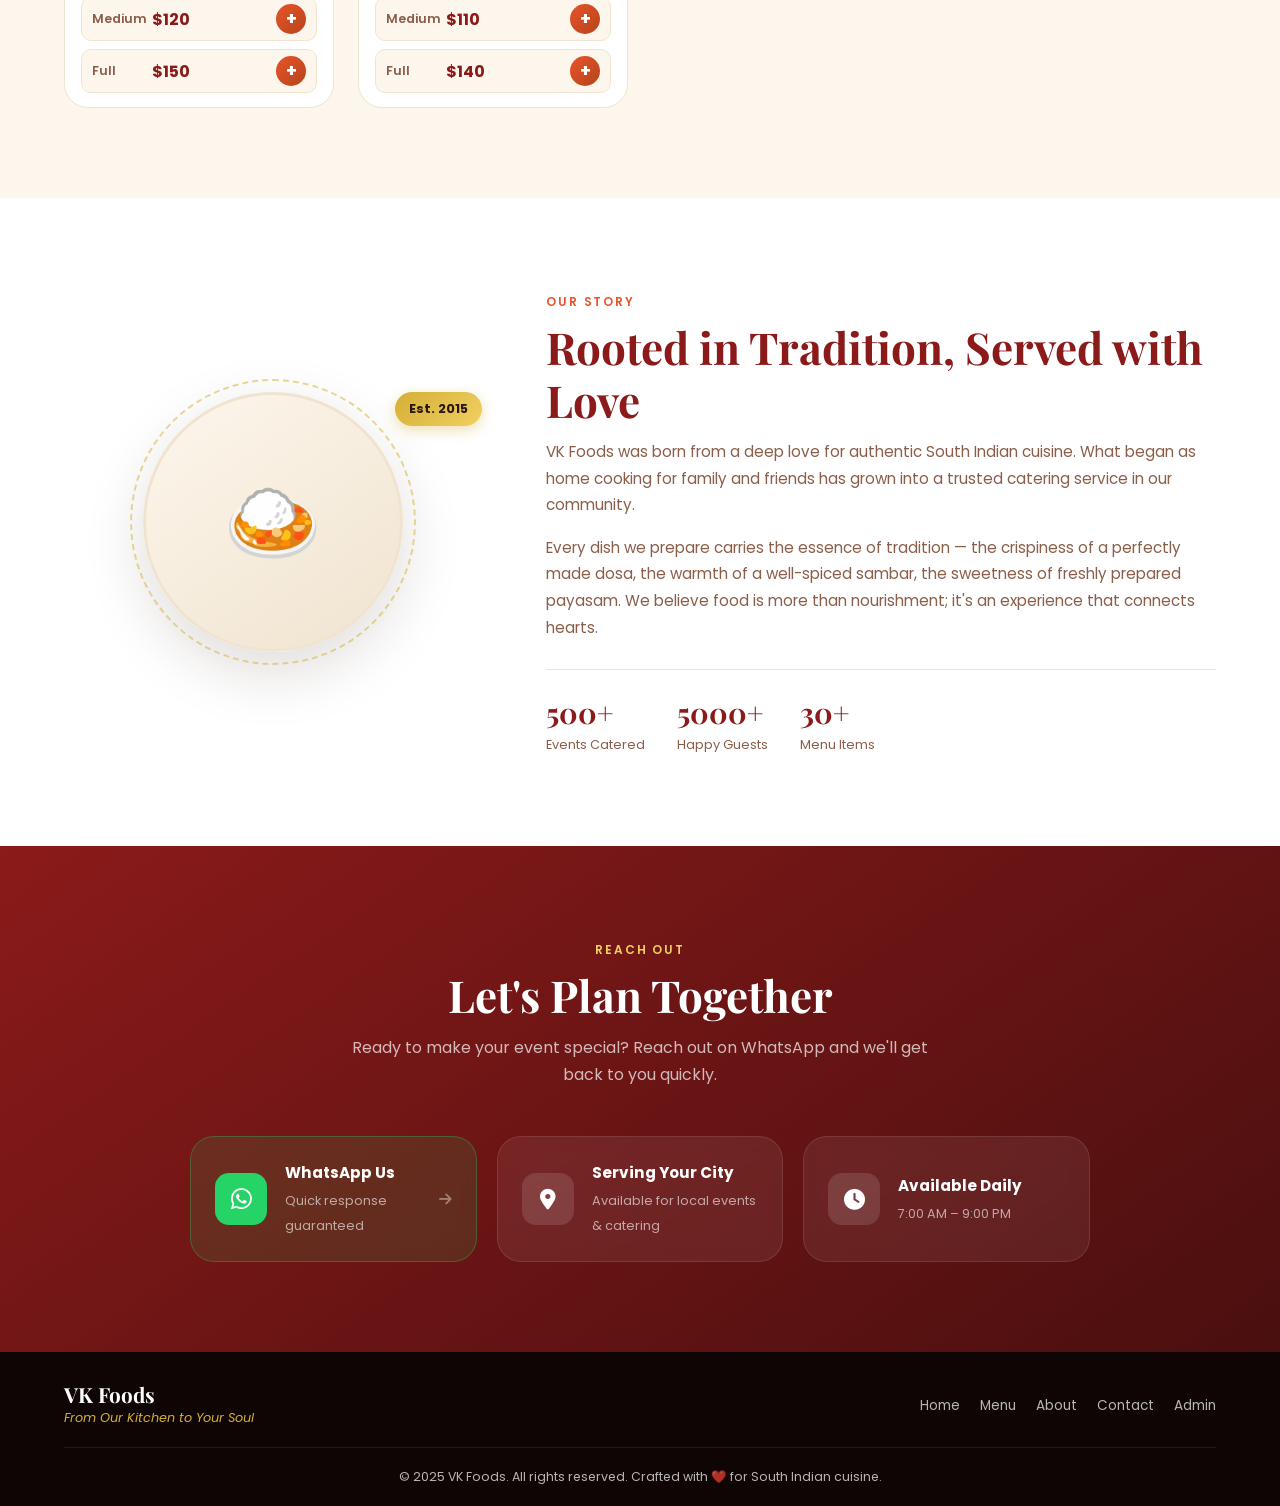
==== commit 26cdb689: "Fix gallery blank: gradient placeholders with food emojis - Each gallery slot shows a rich gradient " ====
--- a/index.html
+++ b/index.html
@@ -101,25 +101,25 @@
         <p class="section-sub">A peek at the spreads we've served — every tray made fresh, every event treated like family.</p>
       </div>
       <div class="gallery-mosaic">
-        <div class="gallery-item gallery-large">
-          <img src="images/spread1.jpg" alt="VK Foods catering spread" loading="lazy" />
-          <div class="gallery-overlay"><span>Full Catering Spread</span></div>
-        </div>
-        <div class="gallery-item">
-          <img src="images/spread2.jpg" alt="VK Foods rice and curry spread" loading="lazy" />
-          <div class="gallery-overlay"><span>Rice &amp; Curries</span></div>
-        </div>
-        <div class="gallery-item">
-          <img src="images/spread3.jpg" alt="VK Foods festive spread" loading="lazy" />
-          <div class="gallery-overlay"><span>Festive Menu</span></div>
-        </div>
-        <div class="gallery-item">
-          <img src="images/spread4.jpg" alt="VK Foods variety menu" loading="lazy" />
-          <div class="gallery-overlay"><span>Variety Menu</span></div>
-        </div>
-        <div class="gallery-item gallery-highlight">
-          <img src="images/gobi65.jpg" alt="Gobi 65 - crispy cauliflower" loading="lazy" />
-          <div class="gallery-overlay"><span>Signature Gobi 65</span></div>
+        <div class="gallery-item gallery-large" style="--ph-grad:linear-gradient(145deg,#8B1A1A,#E8532A); --ph-emoji:'🍛'">
+          <img src="images/spread1.jpg" alt="VK Foods catering spread" loading="lazy" onerror="this.style.display='none'" />
+          <div class="gallery-overlay always-show"><span>Full Catering Spread</span></div>
+        </div>
+        <div class="gallery-item" style="--ph-grad:linear-gradient(145deg,#BF360C,#FFB300); --ph-emoji:'🍚'">
+          <img src="images/spread2.jpg" alt="VK Foods rice and curry spread" loading="lazy" onerror="this.style.display='none'" />
+          <div class="gallery-overlay always-show"><span>Rice &amp; Curries</span></div>
+        </div>
+        <div class="gallery-item" style="--ph-grad:linear-gradient(145deg,#2E7D32,#F9A825); --ph-emoji:'🥘'">
+          <img src="images/spread3.jpg" alt="VK Foods festive spread" loading="lazy" onerror="this.style.display='none'" />
+          <div class="gallery-overlay always-show"><span>Festive Menu</span></div>
+        </div>
+        <div class="gallery-item" style="--ph-grad:linear-gradient(145deg,#4A148C,#FF6B35); --ph-emoji:'🫕'">
+          <img src="images/spread4.jpg" alt="VK Foods variety menu" loading="lazy" onerror="this.style.display='none'" />
+          <div class="gallery-overlay always-show"><span>Variety Menu</span></div>
+        </div>
+        <div class="gallery-item gallery-highlight" style="--ph-grad:linear-gradient(145deg,#E65100,#BF360C); --ph-emoji:'🥦'">
+          <img src="images/gobi65.jpg" alt="Gobi 65 - crispy cauliflower" loading="lazy" onerror="this.style.display='none'" />
+          <div class="gallery-overlay always-show"><span>Signature Gobi 65</span></div>
         </div>
       </div>
     </div>
--- a/css/style.css
+++ b/css/style.css
@@ -331,73 +331,62 @@
   grid-template-columns: 1.6fr 1fr 1fr;
   grid-template-rows: 260px 260px;
   gap: 14px;
-  border-radius: var(--radius-lg);
-  overflow: hidden;
 }
 .gallery-item {
   position: relative;
   overflow: hidden;
   border-radius: var(--radius);
-  background: var(--cream-dark);
   cursor: pointer;
-}
-.gallery-large {
-  grid-row: span 2;
-}
-.gallery-highlight {
-  grid-column: span 1;
-}
+  /* Gradient placeholder — always visible behind the image */
+  background: var(--ph-grad, linear-gradient(145deg, #8B1A1A, #E8532A));
+}
+/* Big food emoji shown as placeholder when image absent */
+.gallery-item::before {
+  content: var(--ph-emoji, '🍛');
+  position: absolute;
+  inset: 0;
+  display: flex;
+  align-items: center;
+  justify-content: center;
+  font-size: 5rem;
+  opacity: 0.35;
+  pointer-events: none;
+  z-index: 0;
+}
+.gallery-large { grid-row: span 2; }
+.gallery-highlight { grid-column: span 1; }
+
 .gallery-item img {
+  position: absolute;
+  inset: 0;
   width: 100%;
   height: 100%;
   object-fit: cover;
   transition: transform 0.5s ease;
   display: block;
-}
-.gallery-item:hover img {
-  transform: scale(1.06);
-}
+  z-index: 1;
+}
+.gallery-item:hover img { transform: scale(1.06); }
+
 .gallery-overlay {
   position: absolute;
   inset: 0;
-  background: linear-gradient(to top, rgba(44,24,16,0.75) 0%, transparent 55%);
+  background: linear-gradient(to top, rgba(44,24,16,0.78) 0%, rgba(44,24,16,0.15) 50%, transparent 100%);
   display: flex;
   align-items: flex-end;
-  padding: 16px;
+  padding: 18px;
+  z-index: 2;
   opacity: 0;
   transition: opacity 0.3s ease;
 }
-.gallery-item:hover .gallery-overlay {
-  opacity: 1;
-}
+.gallery-item:hover .gallery-overlay,
+.gallery-overlay.always-show { opacity: 1; }
 .gallery-overlay span {
   color: var(--white);
-  font-size: 0.88rem;
+  font-size: 0.9rem;
   font-weight: 600;
   letter-spacing: 0.04em;
-}
-/* Placeholder when image not yet uploaded */
-.gallery-item img[src="images/spread1.jpg"]:not([complete]),
-.gallery-item img:not([src]),
-.gallery-item img[src=""],
-.gallery-item img.broken {
-  display: none;
-}
-.gallery-item::before {
-  content: attr(data-label);
-  position: absolute;
-  inset: 0;
-  display: flex;
-  align-items: center;
-  justify-content: center;
-  background: var(--cream-dark);
-  color: var(--text-light);
-  font-size: 0.8rem;
-  font-style: italic;
-}
-/* Hide placeholder once image loads */
-.gallery-item img[src]:not([src=""]) + .gallery-overlay {
-  display: flex;
+  text-shadow: 0 1px 4px rgba(0,0,0,0.5);
 }
 
 @media (max-width: 768px) {
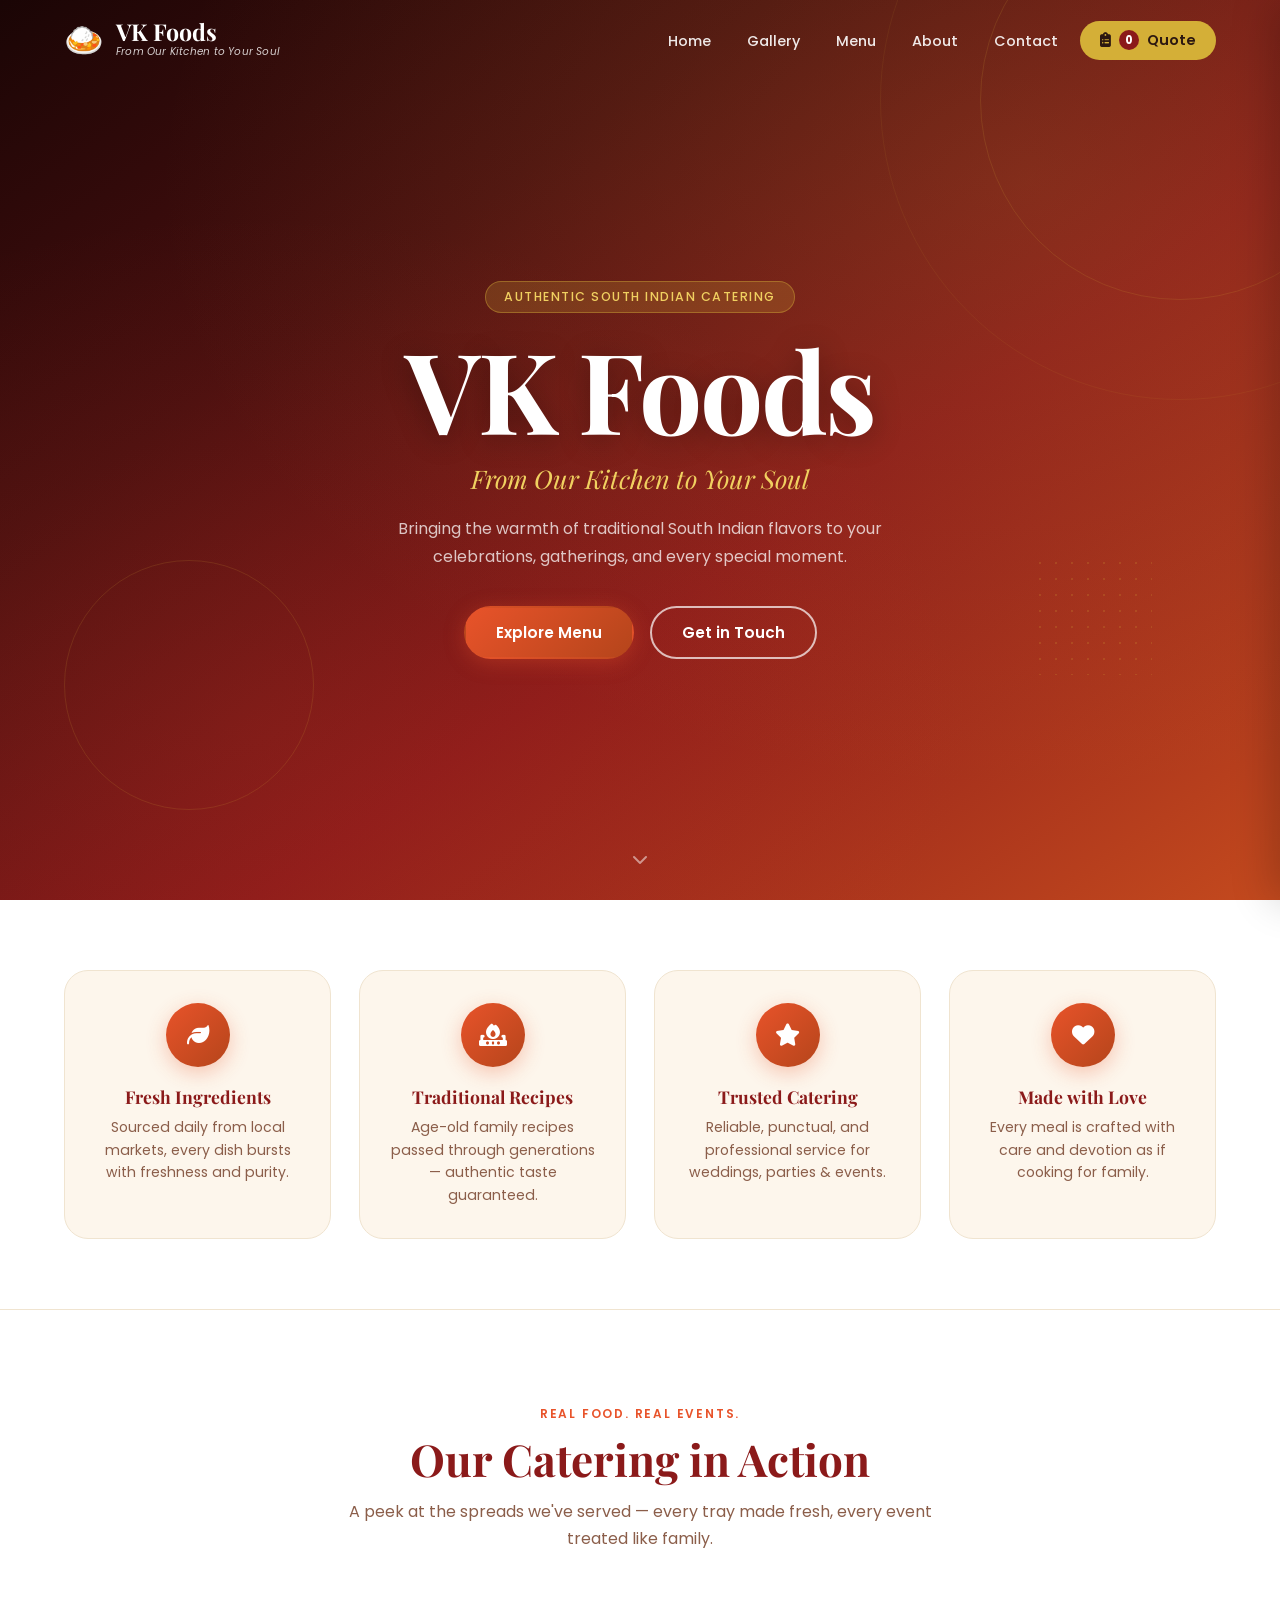
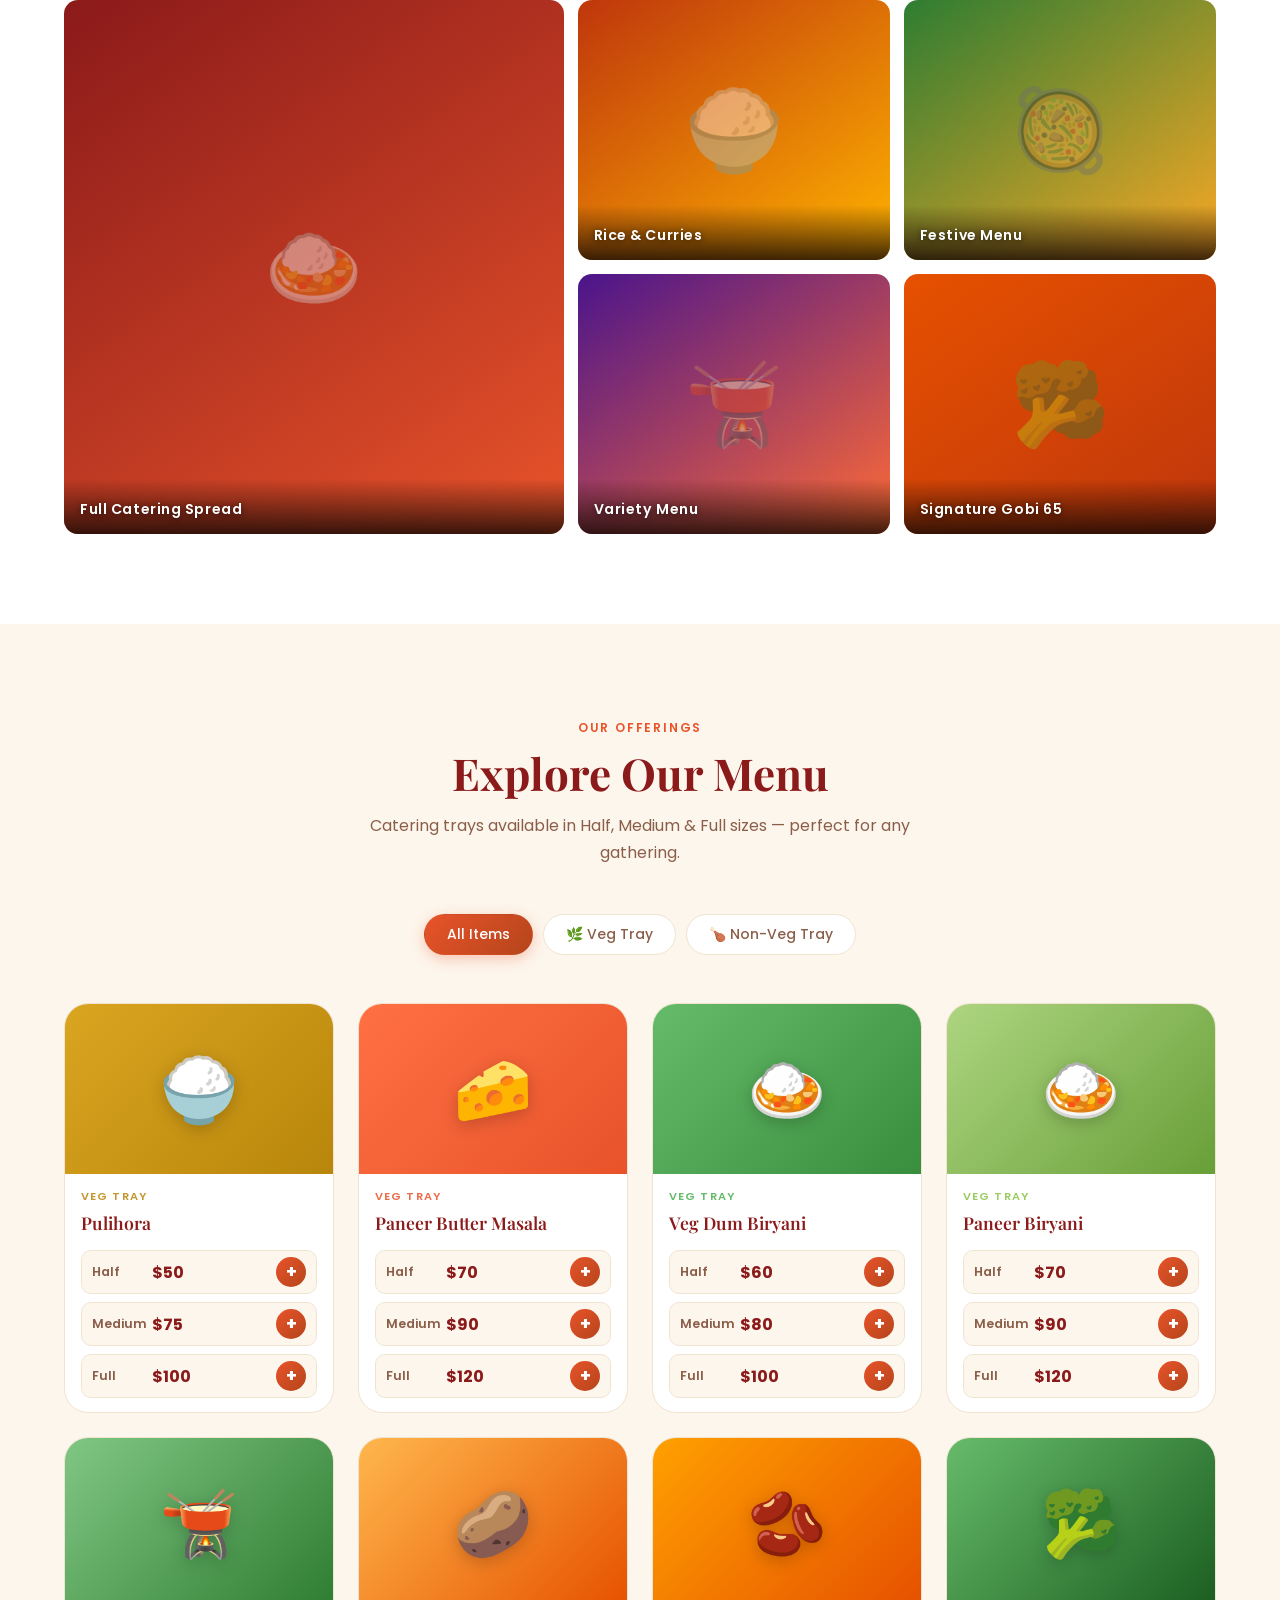
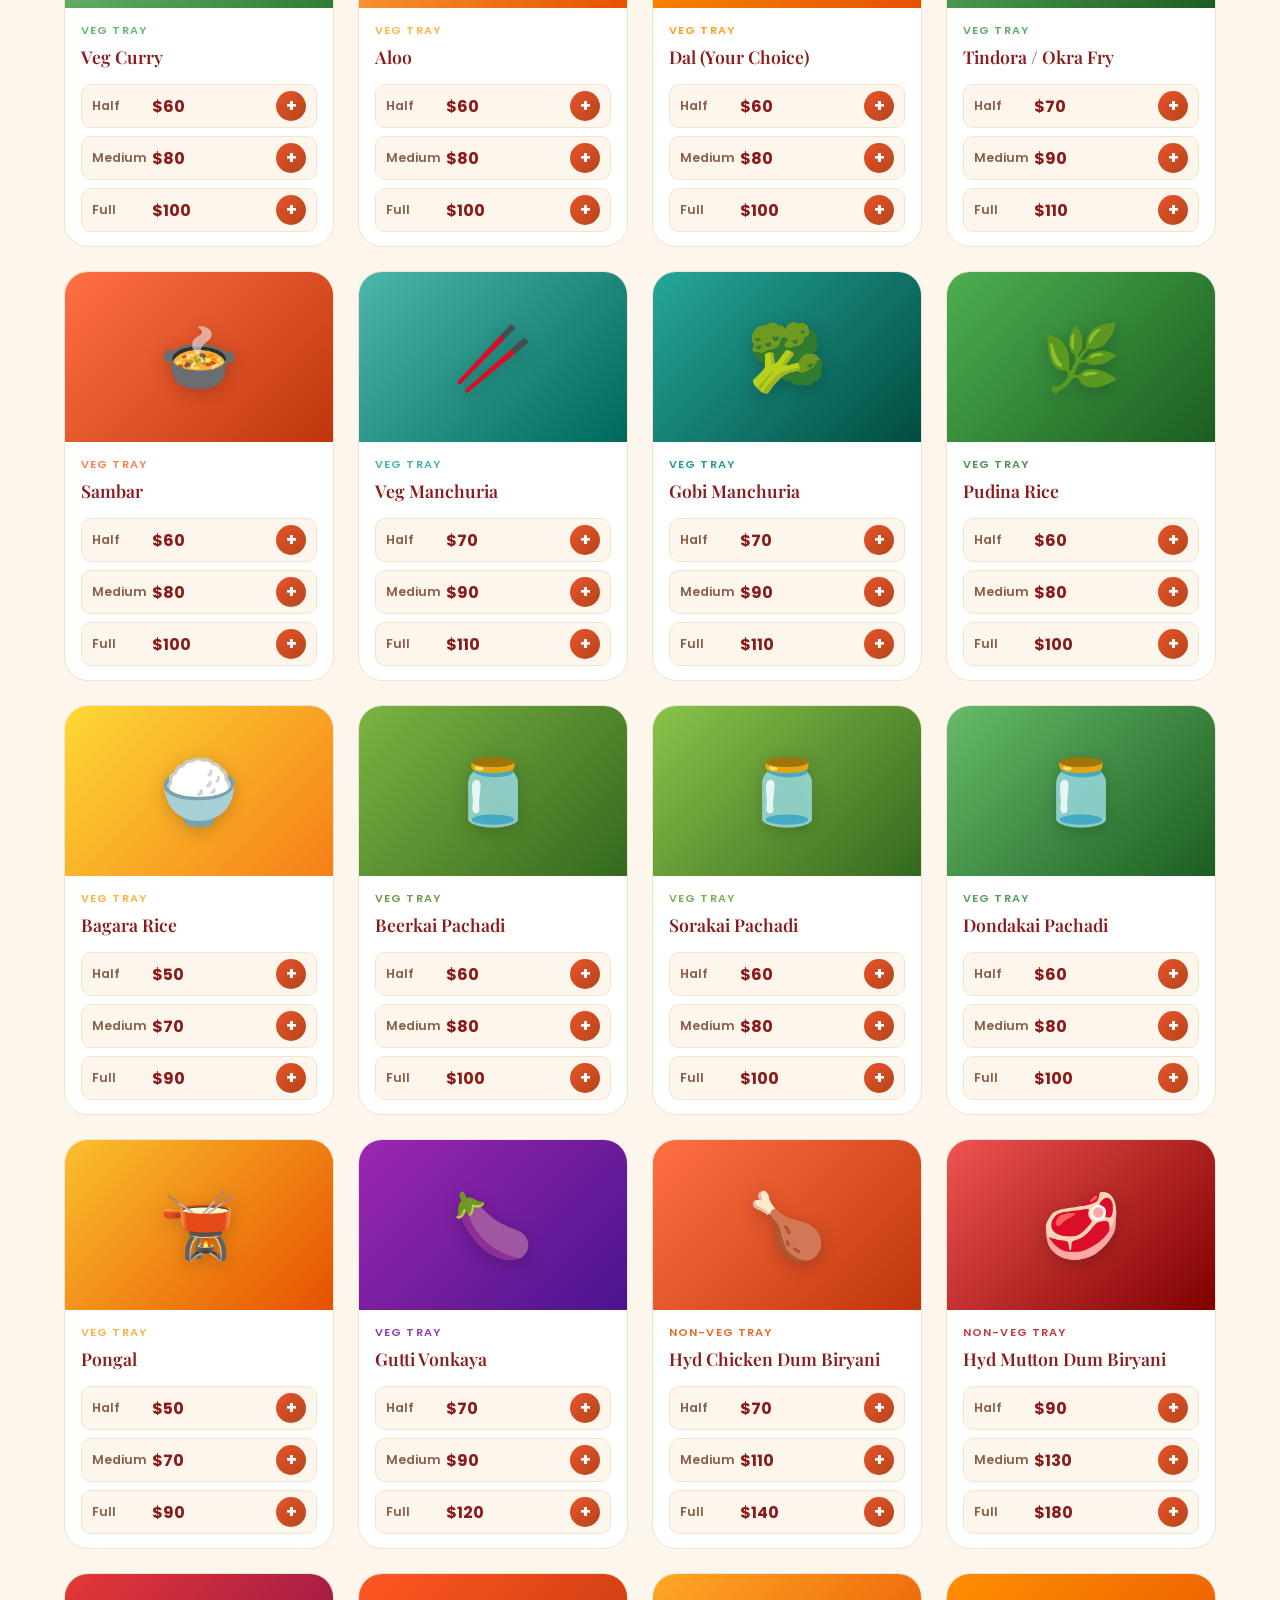
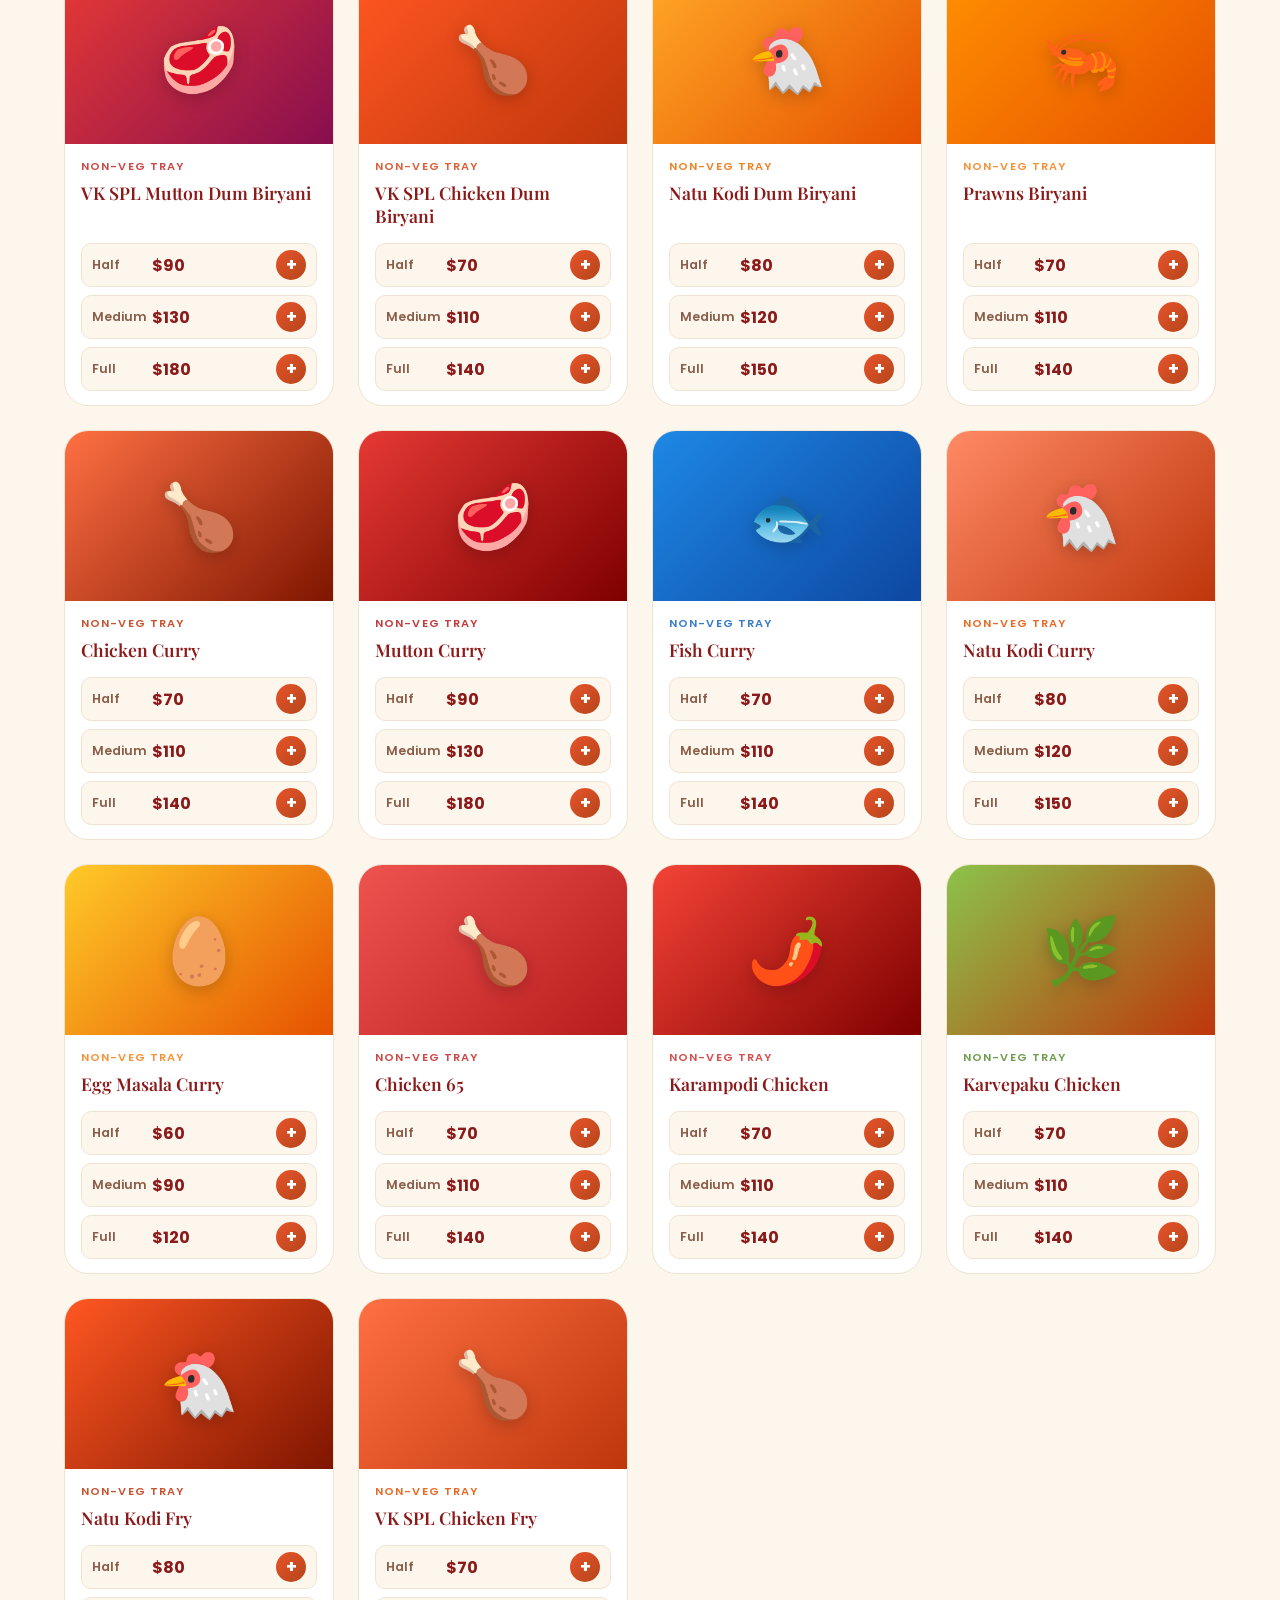
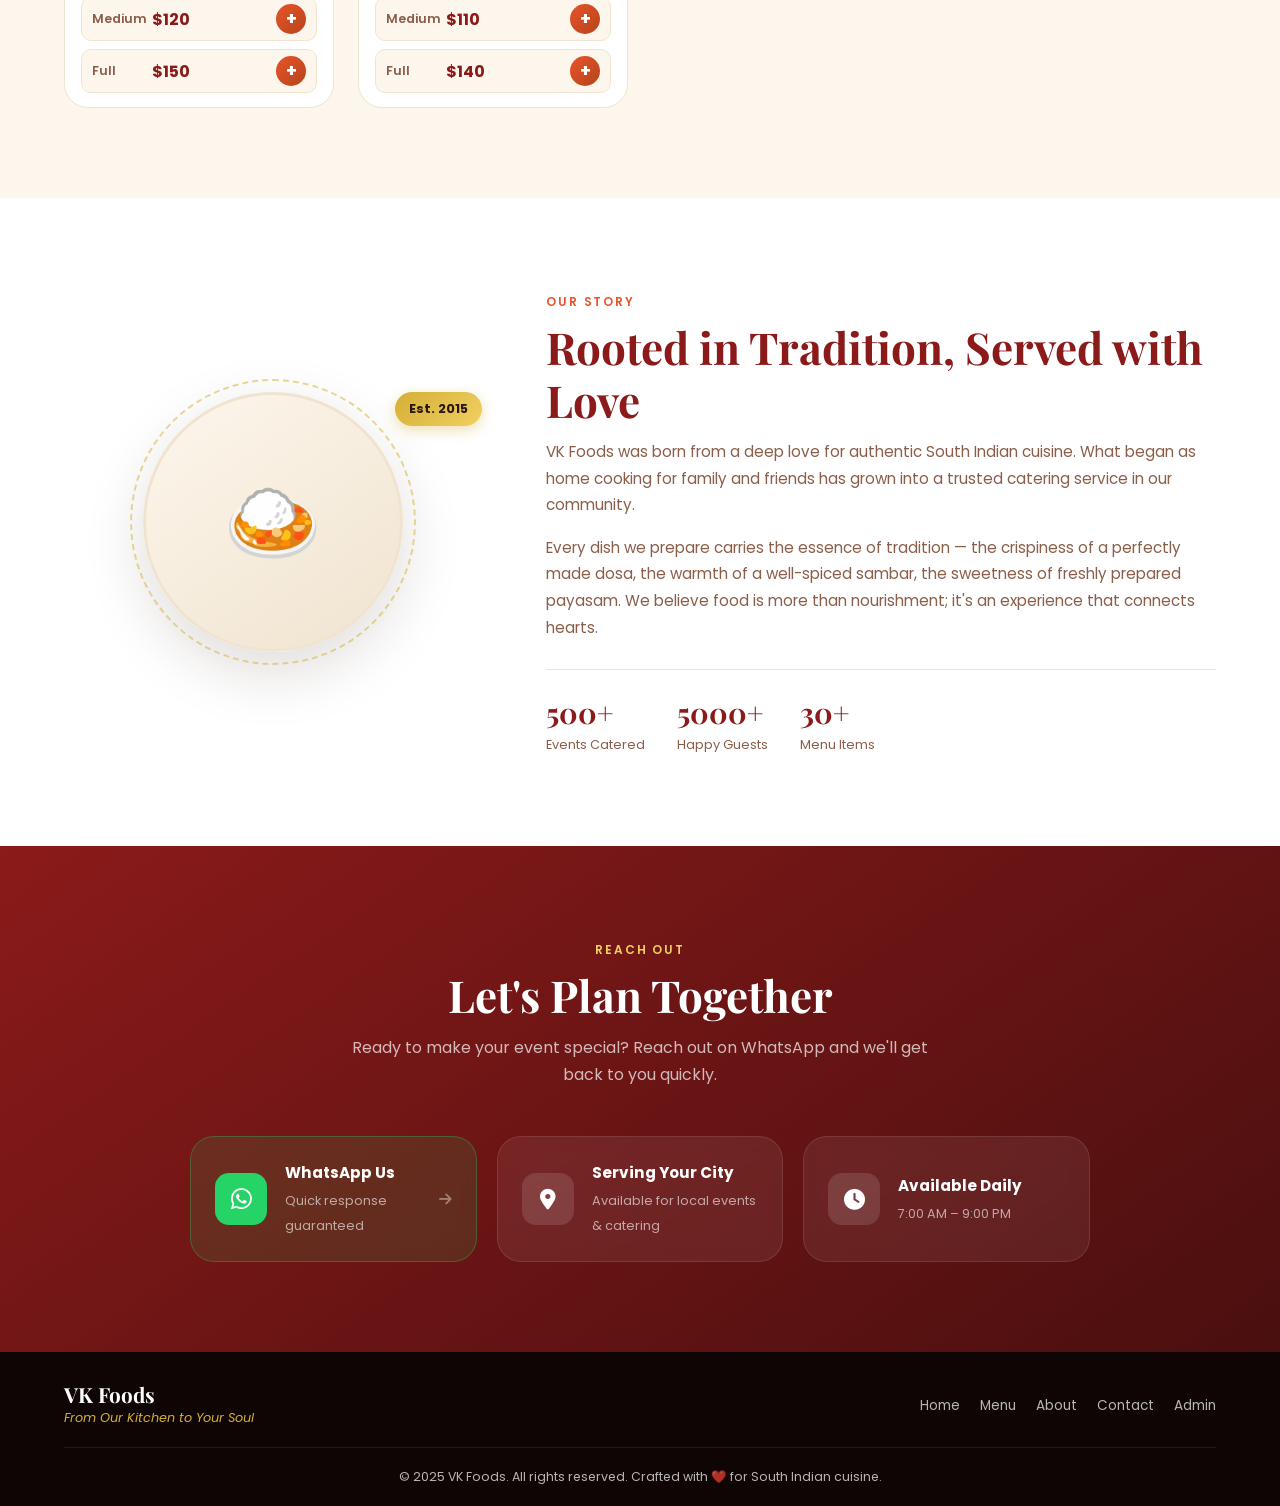
==== commit 5e99857a: "Fix gallery rendering: use plain HTML elements for placeholders - Replace CSS variable content trick" ====
--- a/index.html
+++ b/index.html
@@ -101,25 +101,30 @@
         <p class="section-sub">A peek at the spreads we've served — every tray made fresh, every event treated like family.</p>
       </div>
       <div class="gallery-mosaic">
-        <div class="gallery-item gallery-large" style="--ph-grad:linear-gradient(145deg,#8B1A1A,#E8532A); --ph-emoji:'🍛'">
+        <div class="gallery-item gallery-large" style="background:linear-gradient(145deg,#8B1A1A,#E8532A)">
+          <span class="gallery-emoji">🍛</span>
           <img src="images/spread1.jpg" alt="VK Foods catering spread" loading="lazy" onerror="this.style.display='none'" />
-          <div class="gallery-overlay always-show"><span>Full Catering Spread</span></div>
-        </div>
-        <div class="gallery-item" style="--ph-grad:linear-gradient(145deg,#BF360C,#FFB300); --ph-emoji:'🍚'">
+          <div class="gallery-overlay"><span>Full Catering Spread</span></div>
+        </div>
+        <div class="gallery-item" style="background:linear-gradient(145deg,#BF360C,#FFB300)">
+          <span class="gallery-emoji">🍚</span>
           <img src="images/spread2.jpg" alt="VK Foods rice and curry spread" loading="lazy" onerror="this.style.display='none'" />
-          <div class="gallery-overlay always-show"><span>Rice &amp; Curries</span></div>
-        </div>
-        <div class="gallery-item" style="--ph-grad:linear-gradient(145deg,#2E7D32,#F9A825); --ph-emoji:'🥘'">
+          <div class="gallery-overlay"><span>Rice &amp; Curries</span></div>
+        </div>
+        <div class="gallery-item" style="background:linear-gradient(145deg,#2E7D32,#F9A825)">
+          <span class="gallery-emoji">🥘</span>
           <img src="images/spread3.jpg" alt="VK Foods festive spread" loading="lazy" onerror="this.style.display='none'" />
-          <div class="gallery-overlay always-show"><span>Festive Menu</span></div>
-        </div>
-        <div class="gallery-item" style="--ph-grad:linear-gradient(145deg,#4A148C,#FF6B35); --ph-emoji:'🫕'">
+          <div class="gallery-overlay"><span>Festive Menu</span></div>
+        </div>
+        <div class="gallery-item" style="background:linear-gradient(145deg,#4A148C,#FF6B35)">
+          <span class="gallery-emoji">🫕</span>
           <img src="images/spread4.jpg" alt="VK Foods variety menu" loading="lazy" onerror="this.style.display='none'" />
-          <div class="gallery-overlay always-show"><span>Variety Menu</span></div>
-        </div>
-        <div class="gallery-item gallery-highlight" style="--ph-grad:linear-gradient(145deg,#E65100,#BF360C); --ph-emoji:'🥦'">
+          <div class="gallery-overlay"><span>Variety Menu</span></div>
+        </div>
+        <div class="gallery-item gallery-highlight" style="background:linear-gradient(145deg,#E65100,#BF360C)">
+          <span class="gallery-emoji">🥦</span>
           <img src="images/gobi65.jpg" alt="Gobi 65 - crispy cauliflower" loading="lazy" onerror="this.style.display='none'" />
-          <div class="gallery-overlay always-show"><span>Signature Gobi 65</span></div>
+          <div class="gallery-overlay"><span>Signature Gobi 65</span></div>
         </div>
       </div>
     </div>
--- a/css/style.css
+++ b/css/style.css
@@ -337,25 +337,27 @@
   overflow: hidden;
   border-radius: var(--radius);
   cursor: pointer;
-  /* Gradient placeholder — always visible behind the image */
-  background: var(--ph-grad, linear-gradient(145deg, #8B1A1A, #E8532A));
-}
-/* Big food emoji shown as placeholder when image absent */
-.gallery-item::before {
-  content: var(--ph-emoji, '🍛');
+  /* gradient is set inline per item */
+}
+.gallery-large { grid-row: span 2; }
+.gallery-highlight { grid-column: span 1; }
+
+/* Emoji placeholder — visible until photo loads */
+.gallery-emoji {
   position: absolute;
   inset: 0;
   display: flex;
   align-items: center;
   justify-content: center;
   font-size: 5rem;
-  opacity: 0.35;
+  opacity: 0.4;
+  z-index: 0;
   pointer-events: none;
-  z-index: 0;
-}
-.gallery-large { grid-row: span 2; }
-.gallery-highlight { grid-column: span 1; }
-
+  /* prevent text selection */
+  user-select: none;
+}
+
+/* Real photo sits on top of the gradient+emoji */
 .gallery-item img {
   position: absolute;
   inset: 0;
@@ -368,39 +370,36 @@
 }
 .gallery-item:hover img { transform: scale(1.06); }
 
+/* Label overlay — always at bottom */
 .gallery-overlay {
   position: absolute;
-  inset: 0;
-  background: linear-gradient(to top, rgba(44,24,16,0.78) 0%, rgba(44,24,16,0.15) 50%, transparent 100%);
+  bottom: 0; left: 0; right: 0;
+  background: linear-gradient(to top, rgba(20,8,4,0.82) 0%, transparent 100%);
   display: flex;
   align-items: flex-end;
-  padding: 18px;
-  z-index: 2;
-  opacity: 0;
-  transition: opacity 0.3s ease;
-}
-.gallery-item:hover .gallery-overlay,
-.gallery-overlay.always-show { opacity: 1; }
+  padding: 20px 16px 14px;
+  z-index: 3;
+}
 .gallery-overlay span {
   color: var(--white);
-  font-size: 0.9rem;
+  font-size: 0.88rem;
   font-weight: 600;
   letter-spacing: 0.04em;
-  text-shadow: 0 1px 4px rgba(0,0,0,0.5);
+  text-shadow: 0 1px 6px rgba(0,0,0,0.6);
 }
 
 @media (max-width: 768px) {
   .gallery-mosaic {
     grid-template-columns: 1fr 1fr;
-    grid-template-rows: auto;
+    grid-template-rows: 180px 180px 180px;
   }
   .gallery-large { grid-row: span 1; }
-  .gallery-item { height: 200px; }
 }
 @media (max-width: 480px) {
-  .gallery-mosaic { grid-template-columns: 1fr; }
-  .gallery-item { height: 220px; }
-  .gallery-large { height: 260px; }
+  .gallery-mosaic {
+    grid-template-columns: 1fr;
+    grid-template-rows: repeat(5, 200px);
+  }
 }
 
 /* ══════════════════════════════════════
